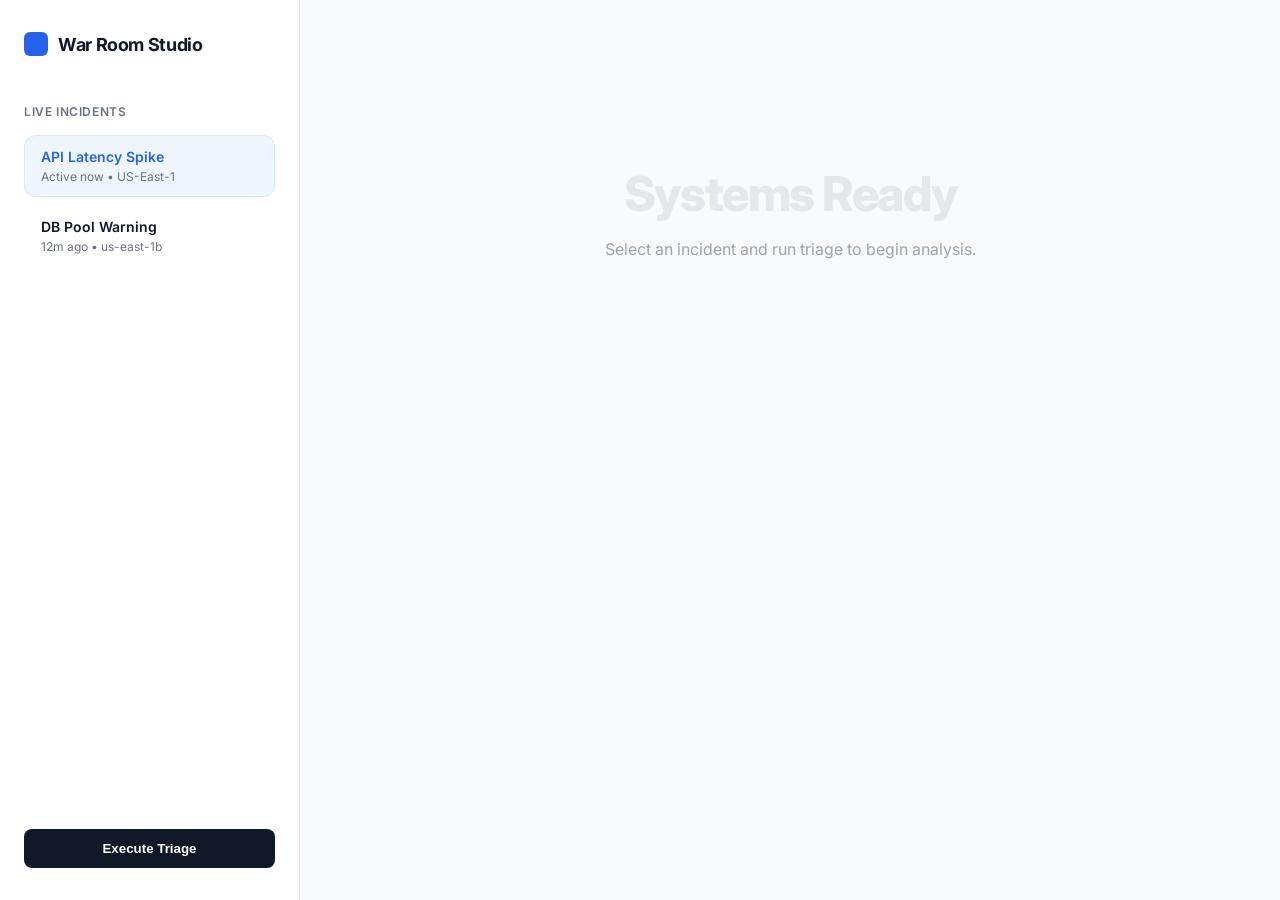
==== ui/dashboard.html @ 92b9393f "Merge branch 'phase-6-ui'" ====
<!DOCTYPE html>
<html lang="en">
<head>
    <meta charset="UTF-8">
    <meta name="viewport" content="width=device-width, initial-scale=1.0">
    <title>WAR ROOM | Studio Dashboard</title>
    
    <link rel="preconnect" href="https://fonts.googleapis.com">
    <link rel="preconnect" href="https://fonts.gstatic.com" crossorigin>
    <link href="https://fonts.googleapis.com/css2?family=Inter:wght@400;500;600;700&family=JetBrains+Mono:wght@400;500&display=swap" rel="stylesheet">
    
    <style>
        :root {
            --bg: #F9FAFB;
            --surface: #FFFFFF;
            --fg: #111827;
            --fg-muted: #6B7280;
            --accent: #2563EB; /* Professional Blue */
            --accent-soft: #EFF6FF;
            --border: #E5E7EB;
            --shadow: 0 1px 3px 0 rgba(0, 0, 0, 0.1), 0 1px 2px 0 rgba(0, 0, 0, 0.06);
            --shadow-lg: 0 10px 15px -3px rgba(0, 0, 0, 0.1), 0 4px 6px -2px rgba(0, 0, 0, 0.05);
            --radius: 12px;
            --font-sans: 'Inter', -apple-system, sans-serif;
            --font-mono: 'JetBrains Mono', monospace;
        }

        * { box-sizing: border-box; }

        body {
            margin: 0;
            background-color: var(--bg);
            color: var(--fg);
            font-family: var(--font-sans);
            -webkit-font-smoothing: antialiased;
            display: flex;
            height: 100vh;
            overflow: hidden;
        }

        /* --- Sidebar --- */
        .sidebar {
            width: 300px;
            background: var(--surface);
            border-right: 1px solid var(--border);
            display: flex;
            flex-direction: column;
            padding: 32px 24px;
        }

        .logo {
            font-weight: 700;
            font-size: 18px;
            letter-spacing: -0.02em;
            display: flex;
            align-items: center;
            gap: 10px;
            margin-bottom: 48px;
        }

        .logo-icon {
            width: 24px;
            height: 24px;
            background: var(--accent);
            border-radius: 6px;
        }

        .nav-group { margin-bottom: 32px; }
        .nav-label {
            font-size: 12px;
            font-weight: 600;
            color: var(--fg-muted);
            text-transform: uppercase;
            letter-spacing: 0.05em;
            margin-bottom: 16px;
        }

        .alert-item {
            padding: 12px 16px;
            border-radius: var(--radius);
            margin-bottom: 8px;
            cursor: pointer;
            transition: all 0.2s;
            border: 1px solid transparent;
        }

        .alert-item.active {
            background: var(--accent-soft);
            color: var(--accent);
            border-color: rgba(37, 99, 235, 0.1);
        }

        .alert-item:not(.active):hover {
            background: #F3F4F6;
        }

        .alert-title { font-size: 14px; font-weight: 600; }
        .alert-meta { font-size: 12px; color: var(--fg-muted); margin-top: 4px; }

        /* --- Main Content --- */
        .main {
            flex: 1;
            padding: 64px 80px;
            overflow-y: auto;
        }

        .header {
            max-width: 900px;
            margin-bottom: 48px;
        }

        .status-badge {
            display: inline-flex;
            align-items: center;
            gap: 6px;
            padding: 4px 12px;
            background: #FEF3C7;
            color: #92400E;
            font-size: 12px;
            font-weight: 600;
            border-radius: 99px;
            margin-bottom: 16px;
        }

        .status-dot { width: 6px; height: 6px; background: currentColor; border-radius: 50%; }

        h1 {
            font-size: 36px;
            font-weight: 800;
            letter-spacing: -0.03em;
            margin: 0 0 16px 0;
            color: #111827;
        }

        .description {
            font-size: 16px;
            color: var(--fg-muted);
            line-height: 1.5;
            max-width: 600px;
        }

        /* --- Verdict Card --- */
        .verdict-card {
            background: var(--surface);
            border: 1px solid var(--border);
            border-radius: 20px;
            padding: 40px;
            box-shadow: var(--shadow-lg);
            margin-bottom: 48px;
            max-width: 900px;
            display: grid;
            grid-template-columns: 1fr 1fr;
            gap: 40px;
        }

        .verdict-main h2 { font-size: 14px; color: var(--fg-muted); text-transform: uppercase; letter-spacing: 0.1em; margin-bottom: 16px; }
        .verdict-content { font-size: 20px; font-weight: 600; line-height: 1.4; color: var(--fg); }

        .action-list { list-style: none; padding: 0; margin: 0; }
        .action-item {
            display: flex;
            align-items: center;
            gap: 12px;
            padding: 12px 16px;
            background: #F9FAFB;
            border: 1px solid var(--border);
            border-radius: 10px;
            margin-bottom: 8px;
            font-size: 14px;
            font-weight: 500;
        }

        /* --- Agent Grid --- */
        .agent-grid {
            display: grid;
            grid-template-columns: repeat(auto-fill, minmax(280px, 1fr));
            gap: 24px;
            max-width: 900px;
        }

        .agent-card {
            background: var(--surface);
            border: 1px solid var(--border);
            border-radius: var(--radius);
            padding: 24px;
            transition: transform 0.2s, box-shadow 0.2s;
        }

        .agent-card:hover { transform: translateY(-2px); box-shadow: var(--shadow); }

        .agent-header {
            display: flex;
            justify-content: space-between;
            margin-bottom: 20px;
        }

        .agent-name { font-size: 12px; font-weight: 600; color: var(--fg-muted); text-transform: uppercase; }
        .agent-status { font-size: 12px; font-weight: 600; color: var(--accent); }

        .agent-summary { font-size: 16px; font-weight: 600; margin-bottom: 8px; }
        .agent-detail { font-size: 14px; color: var(--fg-muted); line-height: 1.5; margin-bottom: 20px; }

        .progress-bar { height: 6px; background: #F3F4F6; border-radius: 3px; overflow: hidden; }
        .progress-fill { height: 100%; background: var(--accent); width: 0%; transition: width 1s ease-out; }

        /* --- Animations --- */
        .hidden { display: none !important; }
        .fade-in { animation: fadeIn 0.6s ease forwards; }
        @keyframes fadeIn { from { opacity: 0; transform: translateY(10px); } to { opacity: 1; transform: translateY(0); } }

        button.btn-primary {
            background: var(--fg);
            color: white;
            border: none;
            padding: 12px 24px;
            border-radius: 8px;
            font-weight: 600;
            cursor: pointer;
            transition: background 0.2s;
            margin-top: auto;
        }

        button.btn-primary:hover { background: #000; }
    </style>
</head>
<body>

    <!-- SIDEBAR -->
    <aside class="sidebar">
        <div class="logo">
            <div class="logo-icon"></div>
            War Room Studio
        </div>

        <div class="nav-group">
            <div class="nav-label">Live Incidents</div>
            <div id="alert-list">
                <div class="alert-item active">
                    <div class="alert-title">API Latency Spike</div>
                    <div class="alert-meta">Active now • US-East-1</div>
                </div>
                <div class="alert-item">
                    <div class="alert-title">DB Pool Warning</div>
                    <div class="alert-meta">12m ago • us-east-1b</div>
                </div>
            </div>
        </div>

        <button id="run-sim" class="btn-primary">Execute Triage</button>
    </aside>

    <!-- MAIN -->
    <main class="main">
        <div id="welcome" style="text-align: center; margin-top: 100px;">
            <h1 style="color: #E5E7EB; font-size: 48px;">Systems Ready</h1>
            <p style="color: #9CA3AF;">Select an incident and run triage to begin analysis.</p>
        </div>

        <div id="incident-room" class="hidden">
            <div class="header fade-in">
                <div class="status-badge" id="status-badge">
                    <div class="status-dot"></div>
                    <span>Triage in Progress</span>
                </div>
                <h1>API Gateway Latency Spike</h1>
                <p class="description">Latency detected across all production clusters. Ingesting Band SDK findings in real-time.</p>
            </div>

            <div id="verdict-section" class="verdict-card hidden">
                <div class="verdict-main">
                    <h2>Resolution Strategy</h2>
                    <div class="verdict-content" id="verdict-msg">Synthesizing reports...</div>
                </div>
                <div>
                    <h2>Recommended Actions</h2>
                    <div id="action-list"></div>
                </div>
            </div>

            <div class="agent-grid" id="agent-grid">
                <!-- Agents -->
            </div>
        </div>
    </main>

    <script>
        const agents = [
            { name: 'Metrics', summary: 'Anomaly Detected', detail: 'P99 latency at 2450ms. CPU usage normal across nodes.', conf: 92 },
            { name: 'Logs', summary: 'No Errors Found', detail: 'Analyzed 15k log lines. No 5xx or stack traces detected.', conf: 88 },
            { name: 'Change', summary: 'No Recent Deploys', detail: 'Last release was 48h ago. No config changes detected.', conf: 75 },
            { name: 'Runbook', summary: 'Playbook Matched', detail: 'Correlation with "High Latency - Resource Scaling" guide.', conf: 81 }
        ];

        function runSim() {
            document.getElementById('welcome').classList.add('hidden');
            document.getElementById('incident-room').classList.remove('hidden');
            document.getElementById('agent-grid').innerHTML = '';
            document.getElementById('verdict-section').classList.add('hidden');
            document.getElementById('status-badge').style.background = '#FEF3C7';
            document.getElementById('status-badge').style.color = '#92400E';
            document.getElementById('status-badge').querySelector('span').innerText = 'Triage in Progress';

            agents.forEach((a, i) => {
                setTimeout(() => {
                    const card = document.createElement('div');
                    card.className = 'agent-card fade-in';
                    card.innerHTML = `
                        <div class="agent-header">
                            <span class="agent-name">${a.name} Agent</span>
                            <span class="agent-status">Analysis Complete</span>
                        </div>
                        <div class="agent-summary">${a.summary}</div>
                        <div class="agent-detail">${a.detail}</div>
                        <div class="progress-bar"><div class="progress-fill" style="width: 0%"></div></div>
                    `;
                    document.getElementById('agent-grid').appendChild(card);
                    setTimeout(() => {
                        card.querySelector('.progress-fill').style.width = a.conf + '%';
                    }, 100);

                    if (i === agents.length - 1) setTimeout(showVerdict, 1000);
                }, i * 1000);
            });
        }

        function showVerdict() {
            const v = document.getElementById('verdict-section');
            v.classList.remove('hidden');
            v.classList.add('fade-in');
            document.getElementById('verdict-msg').innerText = "Infrastructure scaling required. No code-level regressions detected.";
            
            document.getElementById('status-badge').style.background = '#D1FAE5';
            document.getElementById('status-badge').style.color = '#065F46';
            document.getElementById('status-badge').querySelector('span').innerText = 'Resolution Formulated';

            const actions = ["Scale up API-Tier x4", "Inspect DB connection pool", "Notify SRE On-call"];
            const list = document.getElementById('action-list');
            list.innerHTML = '';
            actions.forEach(act => {
                const item = document.createElement('div');
                item.className = 'action-item';
                item.innerHTML = `<span>→</span> ${act}`;
                list.appendChild(item);
            });
        }

        document.getElementById('run-sim').addEventListener('click', runSim);
    </script>
</body>
</html>
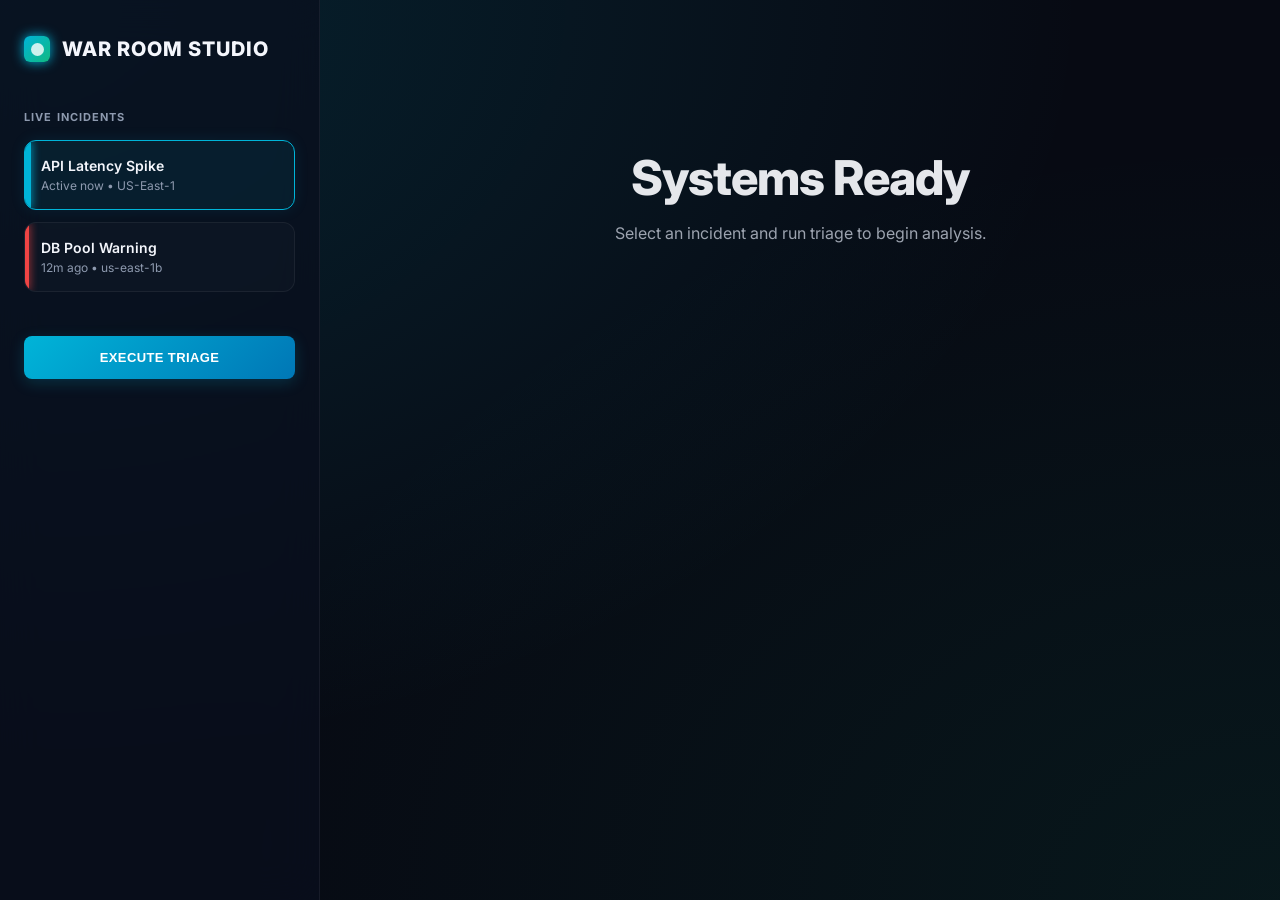
==== commit 314950df: "feat: implement remediation, postmortem generation, git-ops auto-commit, and UI/UX dashboard styling" ====
--- a/ui/dashboard.html
+++ b/ui/dashboard.html
@@ -8,28 +8,35 @@
     <link rel="preconnect" href="https://fonts.googleapis.com">
     <link rel="preconnect" href="https://fonts.gstatic.com" crossorigin>
     <link href="https://fonts.googleapis.com/css2?family=Inter:wght@400;500;600;700&family=JetBrains+Mono:wght@400;500&display=swap" rel="stylesheet">
-    
     <style>
         :root {
-            --bg: #F9FAFB;
-            --surface: #FFFFFF;
-            --fg: #111827;
-            --fg-muted: #6B7280;
-            --accent: #2563EB; /* Professional Blue */
-            --accent-soft: #EFF6FF;
-            --border: #E5E7EB;
-            --shadow: 0 1px 3px 0 rgba(0, 0, 0, 0.1), 0 1px 2px 0 rgba(0, 0, 0, 0.06);
-            --shadow-lg: 0 10px 15px -3px rgba(0, 0, 0, 0.1), 0 4px 6px -2px rgba(0, 0, 0, 0.05);
+            --bg: #0B132B; /* Dark deep space */
+            --surface: rgba(27, 38, 59, 0.45); /* Sleek slate glass */
+            --fg: #F4F6FC; /* Bright typography */
+            --fg-muted: #8E9AAF; /* Muted text */
+            --accent: #00B4D8; /* Electric blue */
+            --accent-glow: rgba(0, 180, 216, 0.25);
+            --border: rgba(255, 255, 255, 0.06);
+            --shadow: 0 4px 30px rgba(0, 0, 0, 0.4);
+            --shadow-lg: 0 10px 40px rgba(0, 0, 0, 0.6);
             --radius: 12px;
+            --radius-lg: 16px;
             --font-sans: 'Inter', -apple-system, sans-serif;
             --font-mono: 'JetBrains Mono', monospace;
+            
+            --success: #10B981;
+            --warning: #F59E0B;
+            --danger: #EF4444;
         }
 
         * { box-sizing: border-box; }
 
         body {
             margin: 0;
-            background-color: var(--bg);
+            background-color: #070A13;
+            background-image: 
+                radial-gradient(at 0% 0%, rgba(0, 180, 216, 0.15) 0px, transparent 60%),
+                radial-gradient(at 100% 100%, rgba(16, 185, 129, 0.08) 0px, transparent 60%);
             color: var(--fg);
             font-family: var(--font-sans);
             -webkit-font-smoothing: antialiased;
@@ -40,58 +47,98 @@
 
         /* --- Sidebar --- */
         .sidebar {
-            width: 300px;
-            background: var(--surface);
+            width: 320px;
+            background: rgba(10, 15, 30, 0.75);
+            backdrop-filter: blur(20px);
             border-right: 1px solid var(--border);
             display: flex;
             flex-direction: column;
-            padding: 32px 24px;
+            padding: 36px 24px;
         }
 
         .logo {
-            font-weight: 700;
-            font-size: 18px;
-            letter-spacing: -0.02em;
+            font-weight: 800;
+            font-size: 20px;
+            letter-spacing: 0.05em;
             display: flex;
             align-items: center;
-            gap: 10px;
+            gap: 12px;
             margin-bottom: 48px;
+            color: var(--fg);
+            text-transform: uppercase;
         }
 
         .logo-icon {
-            width: 24px;
-            height: 24px;
-            background: var(--accent);
+            width: 26px;
+            height: 26px;
+            background: linear-gradient(135deg, var(--accent), var(--success));
             border-radius: 6px;
+            box-shadow: 0 0 12px var(--accent);
+            position: relative;
+        }
+        
+        .logo-icon::after {
+            content: '';
+            position: absolute;
+            top: 25%;
+            left: 25%;
+            width: 50%;
+            height: 50%;
+            background: rgba(255,255,255,0.8);
+            border-radius: 50%;
         }
 
         .nav-group { margin-bottom: 32px; }
         .nav-label {
-            font-size: 12px;
-            font-weight: 600;
+            font-size: 11px;
+            font-weight: 700;
             color: var(--fg-muted);
             text-transform: uppercase;
-            letter-spacing: 0.05em;
+            letter-spacing: 0.1em;
             margin-bottom: 16px;
         }
 
         .alert-item {
-            padding: 12px 16px;
+            padding: 16px;
             border-radius: var(--radius);
-            margin-bottom: 8px;
+            margin-bottom: 12px;
             cursor: pointer;
-            transition: all 0.2s;
-            border: 1px solid transparent;
+            transition: all 0.3s cubic-bezier(0.4, 0, 0.2, 1);
+            background: rgba(255, 255, 255, 0.02);
+            border: 1px solid var(--border);
+            position: relative;
+            overflow: hidden;
+        }
+
+        .alert-item::before {
+            content: '';
+            position: absolute;
+            left: 0;
+            top: 0;
+            bottom: 0;
+            width: 4px;
+            background: var(--danger);
+            box-shadow: 0 0 8px var(--danger);
+            transition: width 0.2s;
+        }
+
+        .alert-item:not(.active):hover {
+            background: rgba(255, 255, 255, 0.05);
+            border-color: rgba(255, 255, 255, 0.12);
+            transform: translateX(4px);
         }
 
         .alert-item.active {
-            background: var(--accent-soft);
-            color: var(--accent);
-            border-color: rgba(37, 99, 235, 0.1);
-        }
-
-        .alert-item:not(.active):hover {
-            background: #F3F4F6;
+            background: rgba(0, 180, 216, 0.08);
+            color: var(--fg);
+            border-color: var(--accent);
+            box-shadow: 0 0 15px rgba(0, 180, 216, 0.1);
+        }
+
+        .alert-item.active::before {
+            width: 6px;
+            background: var(--accent);
+            box-shadow: 0 0 10px var(--accent);
         }
 
         .alert-title { font-size: 14px; font-weight: 600; }
@@ -100,61 +147,100 @@
         /* --- Main Content --- */
         .main {
             flex: 1;
-            padding: 64px 80px;
+            padding: 48px 64px;
             overflow-y: auto;
+            background: transparent;
         }
 
         .header {
-            max-width: 900px;
-            margin-bottom: 48px;
+            max-width: 1000px;
+            margin-bottom: 40px;
         }
 
         .status-badge {
             display: inline-flex;
             align-items: center;
-            gap: 6px;
-            padding: 4px 12px;
-            background: #FEF3C7;
-            color: #92400E;
-            font-size: 12px;
-            font-weight: 600;
+            gap: 8px;
+            padding: 6px 16px;
+            background: rgba(245, 158, 11, 0.1);
+            border: 1px solid rgba(245, 158, 11, 0.2);
+            color: var(--warning);
+            font-size: 11px;
+            font-weight: 700;
             border-radius: 99px;
-            margin-bottom: 16px;
-        }
-
-        .status-dot { width: 6px; height: 6px; background: currentColor; border-radius: 50%; }
+            margin-bottom: 20px;
+            text-transform: uppercase;
+            letter-spacing: 0.05em;
+        }
+
+        .status-dot { 
+            width: 8px; 
+            height: 8px; 
+            background: currentColor; 
+            border-radius: 50%;
+            box-shadow: 0 0 8px currentColor;
+            animation: pulse 1.5s infinite ease-in-out;
+        }
+        
+        @keyframes pulse {
+            0% { transform: scale(0.9); opacity: 0.6; }
+            50% { transform: scale(1.15); opacity: 1; }
+            100% { transform: scale(0.9); opacity: 0.6; }
+        }
 
         h1 {
-            font-size: 36px;
+            font-size: 32px;
             font-weight: 800;
-            letter-spacing: -0.03em;
-            margin: 0 0 16px 0;
-            color: #111827;
+            letter-spacing: -0.02em;
+            margin: 0 0 12px 0;
+            color: var(--fg);
         }
 
         .description {
-            font-size: 16px;
+            font-size: 15px;
             color: var(--fg-muted);
-            line-height: 1.5;
-            max-width: 600px;
+            line-height: 1.6;
+            max-width: 700px;
         }
 
         /* --- Verdict Card --- */
         .verdict-card {
             background: var(--surface);
+            backdrop-filter: blur(16px);
             border: 1px solid var(--border);
-            border-radius: 20px;
-            padding: 40px;
+            border-radius: var(--radius-lg);
+            padding: 32px;
             box-shadow: var(--shadow-lg);
-            margin-bottom: 48px;
-            max-width: 900px;
+            margin-bottom: 32px;
+            max-width: 1000px;
             display: grid;
-            grid-template-columns: 1fr 1fr;
-            gap: 40px;
-        }
-
-        .verdict-main h2 { font-size: 14px; color: var(--fg-muted); text-transform: uppercase; letter-spacing: 0.1em; margin-bottom: 16px; }
-        .verdict-content { font-size: 20px; font-weight: 600; line-height: 1.4; color: var(--fg); }
+            grid-template-columns: 1.2fr 0.8fr;
+            gap: 32px;
+            transition: all 0.3s ease;
+        }
+        
+        .verdict-card:hover {
+            border-color: rgba(255, 255, 255, 0.1);
+        }
+
+        .verdict-main h2 { 
+            font-size: 12px; 
+            color: var(--fg-muted); 
+            text-transform: uppercase; 
+            letter-spacing: 0.1em; 
+            margin-top: 0;
+            margin-bottom: 16px; 
+        }
+        .verdict-content { 
+            font-size: 18px; 
+            font-weight: 600; 
+            line-height: 1.5; 
+            color: var(--fg); 
+            background: rgba(255, 255, 255, 0.02);
+            padding: 16px;
+            border-radius: var(--radius);
+            border: 1px solid var(--border);
+        }
 
         .action-list { list-style: none; padding: 0; margin: 0; }
         .action-item {
@@ -162,65 +248,96 @@
             align-items: center;
             gap: 12px;
             padding: 12px 16px;
-            background: #F9FAFB;
+            background: rgba(255, 255, 255, 0.02);
             border: 1px solid var(--border);
             border-radius: 10px;
-            margin-bottom: 8px;
-            font-size: 14px;
-            font-weight: 500;
+            margin-bottom: 10px;
+            font-size: 13px;
+            font-weight: 600;
+            color: var(--fg);
+            transition: all 0.2s;
+        }
+        .action-item:hover {
+            background: rgba(255, 255, 255, 0.05);
+            border-color: rgba(255, 255, 255, 0.12);
+            transform: translateX(4px);
         }
 
         /* --- Agent Grid --- */
         .agent-grid {
             display: grid;
-            grid-template-columns: repeat(auto-fill, minmax(280px, 1fr));
+            grid-template-columns: repeat(auto-fill, minmax(230px, 1fr));
             gap: 24px;
-            max-width: 900px;
+            max-width: 1000px;
+            margin-bottom: 32px;
         }
 
         .agent-card {
-            background: var(--surface);
+            background: rgba(27, 38, 59, 0.3);
             border: 1px solid var(--border);
             border-radius: var(--radius);
             padding: 24px;
-            transition: transform 0.2s, box-shadow 0.2s;
-        }
-
-        .agent-card:hover { transform: translateY(-2px); box-shadow: var(--shadow); }
+            transition: all 0.3s cubic-bezier(0.4, 0, 0.2, 1);
+            position: relative;
+            overflow: hidden;
+        }
+
+        .agent-card:hover { 
+            transform: translateY(-4px); 
+            background: rgba(27, 38, 59, 0.5);
+            border-color: rgba(0, 180, 216, 0.3);
+            box-shadow: 0 10px 20px rgba(0, 0, 0, 0.3);
+        }
 
         .agent-header {
             display: flex;
             justify-content: space-between;
-            margin-bottom: 20px;
-        }
-
-        .agent-name { font-size: 12px; font-weight: 600; color: var(--fg-muted); text-transform: uppercase; }
-        .agent-status { font-size: 12px; font-weight: 600; color: var(--accent); }
-
-        .agent-summary { font-size: 16px; font-weight: 600; margin-bottom: 8px; }
-        .agent-detail { font-size: 14px; color: var(--fg-muted); line-height: 1.5; margin-bottom: 20px; }
-
-        .progress-bar { height: 6px; background: #F3F4F6; border-radius: 3px; overflow: hidden; }
-        .progress-fill { height: 100%; background: var(--accent); width: 0%; transition: width 1s ease-out; }
+            align-items: center;
+            margin-bottom: 16px;
+        }
+
+        .agent-name { font-size: 11px; font-weight: 700; color: var(--fg-muted); text-transform: uppercase; letter-spacing: 0.05em; }
+        .agent-status { font-size: 11px; font-weight: 700; color: var(--accent); }
+
+        .agent-summary { font-size: 15px; font-weight: 700; margin-bottom: 8px; color: var(--fg); }
+        .agent-detail { font-size: 13px; color: var(--fg-muted); line-height: 1.5; margin-bottom: 18px; }
+
+        .progress-bar { height: 4px; background: rgba(255, 255, 255, 0.06); border-radius: 2px; overflow: hidden; }
+        .progress-fill { height: 100%; background: var(--accent); width: 0%; box-shadow: 0 0 8px var(--accent); transition: width 1s ease-out; }
 
         /* --- Animations --- */
         .hidden { display: none !important; }
-        .fade-in { animation: fadeIn 0.6s ease forwards; }
-        @keyframes fadeIn { from { opacity: 0; transform: translateY(10px); } to { opacity: 1; transform: translateY(0); } }
+        .fade-in { animation: fadeIn 0.5s ease-out forwards; }
+        @keyframes fadeIn { from { opacity: 0; transform: translateY(12px); } to { opacity: 1; transform: translateY(0); } }
 
         button.btn-primary {
-            background: var(--fg);
+            background: linear-gradient(135deg, var(--accent), #0077B6);
             color: white;
             border: none;
-            padding: 12px 24px;
+            padding: 14px 28px;
             border-radius: 8px;
-            font-weight: 600;
+            font-weight: 700;
+            font-size: 13px;
+            letter-spacing: 0.03em;
             cursor: pointer;
-            transition: background 0.2s;
-            margin-top: auto;
-        }
-
-        button.btn-primary:hover { background: #000; }
+            transition: all 0.3s cubic-bezier(0.4, 0, 0.2, 1);
+            box-shadow: 0 4px 15px rgba(0, 180, 216, 0.2);
+            text-transform: uppercase;
+        }
+
+        button.btn-primary:hover:not(:disabled) { 
+            transform: translateY(-2px);
+            box-shadow: 0 6px 20px rgba(0, 180, 216, 0.35);
+            filter: brightness(1.1);
+        }
+        
+        button.btn-primary:disabled {
+            background: rgba(255, 255, 255, 0.05);
+            color: rgba(255, 255, 255, 0.2);
+            box-shadow: none;
+            cursor: not-allowed;
+            transform: none;
+        }
     </style>
 </head>
 <body>
@@ -274,6 +391,56 @@
                 <div>
                     <h2>Recommended Actions</h2>
                     <div id="action-list"></div>
+                </div>
+            </div>
+
+            <!-- REMEDIATION PANEL -->
+            <div id="remediation-section" class="verdict-card hidden" style="grid-template-columns: 1fr; margin-top: 24px;">
+                <div style="display: flex; justify-content: space-between; align-items: center; border-bottom: 1px solid var(--border); padding-bottom: 16px; margin-bottom: 16px;">
+                    <div>
+                        <h2 style="margin: 0; font-size: 14px; color: var(--fg-muted); text-transform: uppercase; letter-spacing: 0.1em;">Remediation Engine</h2>
+                        <div id="remediation-status" style="font-size: 18px; font-weight: 600; color: var(--fg); margin-top: 4px;">Pending Human Approval</div>
+                    </div>
+                    <button id="run-remediation" class="btn-primary" style="margin: 0;">▶ Run Remediation</button>
+                </div>
+                <div id="remediation-actions-container" class="hidden">
+                    <h2 style="font-size: 12px; color: var(--fg-muted); text-transform: uppercase; letter-spacing: 0.05em; margin-bottom: 12px;">Executing Actions</h2>
+                    <div id="remediation-steps" style="display: flex; flex-direction: column; gap: 12px;">
+                        <!-- Steps will be generated here -->
+                    </div>
+                </div>
+                <div id="resolved-banner" class="hidden" style="background: #D1FAE5; border: 1px solid #10B981; border-radius: 12px; padding: 20px; display: flex; align-items: center; justify-content: space-between; margin-top: 16px; animation: fadeIn 0.4s ease;">
+                    <div style="display: flex; align-items: center; gap: 12px;">
+                        <span style="font-size: 24px;">✅</span>
+                        <div>
+                            <div style="font-size: 16px; font-weight: 700; color: #065F46;">Incident Resolved Successfully</div>
+                            <div style="font-size: 14px; color: #047857;">All automated remediation procedures completed.</div>
+                        </div>
+                    </div>
+                    <div style="text-align: right;">
+                        <div style="font-size: 12px; font-weight: 600; color: #047857; text-transform: uppercase;">Simulated MTTR</div>
+                        <div id="mttr-display" style="font-size: 24px; font-weight: 800; color: #065F46;">--</div>
+                    </div>
+                </div>
+            </div>
+
+            <!-- POSTMORTEM PANEL -->
+            <div id="postmortem-section" class="verdict-card hidden" style="grid-template-columns: 1fr; margin-top: 24px;">
+                <div style="display: flex; justify-content: space-between; align-items: center; border-bottom: 1px solid var(--border); padding-bottom: 16px; margin-bottom: 16px;">
+                    <div>
+                        <h2 style="margin: 0; font-size: 14px; color: var(--fg-muted); text-transform: uppercase; letter-spacing: 0.1em;">Incident Documentation</h2>
+                        <div style="font-size: 18px; font-weight: 600; color: var(--fg); margin-top: 4px;">📄 Generated Postmortem Report</div>
+                    </div>
+                    <button id="commit-to-git" class="btn-primary" style="margin: 0; background: var(--accent);">Commit to Git</button>
+                </div>
+                
+                <div id="git-output-container" class="hidden" style="background: #1F2937; border-radius: 8px; padding: 16px; font-family: var(--font-mono); font-size: 13px; color: #F3F4F6; margin-bottom: 20px; border: 1px solid #374151; max-height: 250px; overflow-y: auto;">
+                    <div style="color: #9CA3AF; margin-bottom: 8px; font-size: 11px; font-weight: bold; text-transform: uppercase;">Git Terminal Output</div>
+                    <div id="git-terminal-lines"></div>
+                </div>
+
+                <div id="postmortem-content" style="background: #F9FAFB; border: 1px solid var(--border); border-radius: 12px; padding: 24px; font-size: 14px; line-height: 1.6; max-height: 400px; overflow-y: auto; text-align: left;">
+                    <!-- Rendered Postmortem HTML will go here -->
                 </div>
             </div>
 
@@ -291,11 +458,67 @@
             { name: 'Runbook', summary: 'Playbook Matched', detail: 'Correlation with "High Latency - Resource Scaling" guide.', conf: 81 }
         ];
 
+        const REMEDIATION_DB = {
+            "Rollback last deployment": {
+                description: "Reverting the application version to the previous stable release.",
+                command: "git-ops rollback --env prod --deploy 847",
+                severity: "CRITICAL",
+                duration: 2.5
+            },
+            "Check container logs for specific crash reason": {
+                description: "Querying stderr from active containers to extract crash logs.",
+                command: "kubectl logs -l app=api-gateway --tail=100 -n prod",
+                severity: "AUTO",
+                duration: 1.2
+            },
+            "Scale up resources": {
+                description: "Increasing the deployment replicas to distribute latency load.",
+                command: "kubectl scale deployment api-gateway --replicas=4 -n prod",
+                severity: "AUTO",
+                duration: 1.8
+            },
+            "Inspect underlying infrastructure health": {
+                description: "Querying cloud provider metrics for network or disk anomalies.",
+                command: "aws ec2 describe-instance-status --region us-east-1",
+                severity: "AUTO",
+                duration: 1.0
+            },
+            "Monitor service closely": {
+                description: "Enabling high-frequency logging and healthchecks on the service.",
+                command: "datadog-cli monitor status --id check-api-gateway",
+                severity: "AUTO",
+                duration: 1.5
+            },
+            "Close incident if symptoms subside": {
+                description: "Auto-closing incident ticket and resolving active pager alerts.",
+                command: "pd-cli incident resolve --id inc-001",
+                severity: "AUTO",
+                duration: 0.8
+            }
+        };
+
+        function getRemediationAction(name) {
+            for (const key in REMEDIATION_DB) {
+                if (name.toLowerCase().includes(key.toLowerCase()) || key.toLowerCase().includes(name.toLowerCase())) {
+                    return { name, ...REMEDIATION_DB[key] };
+                }
+            }
+            return {
+                name: name,
+                description: `Executing recommended step: ${name}`,
+                command: `run-mitigation --task "${name}"`,
+                severity: "AUTO",
+                duration: 1.0
+            };
+        }
+
         function runSim() {
             document.getElementById('welcome').classList.add('hidden');
             document.getElementById('incident-room').classList.remove('hidden');
             document.getElementById('agent-grid').innerHTML = '';
             document.getElementById('verdict-section').classList.add('hidden');
+            document.getElementById('remediation-section').classList.add('hidden');
+            document.getElementById('postmortem-section').classList.add('hidden');
             document.getElementById('status-badge').style.background = '#FEF3C7';
             document.getElementById('status-badge').style.color = '#92400E';
             document.getElementById('status-badge').querySelector('span').innerText = 'Triage in Progress';
@@ -342,9 +565,238 @@
                 item.innerHTML = `<span>→</span> ${act}`;
                 list.appendChild(item);
             });
+
+            // Show remediation panel
+            const remSec = document.getElementById('remediation-section');
+            remSec.classList.remove('hidden');
+            remSec.classList.add('fade-in');
+            
+            // Reset remediation states
+            const btn = document.getElementById('run-remediation');
+            btn.classList.remove('hidden');
+            btn.disabled = false;
+            btn.innerText = '▶ Run Remediation';
+            document.getElementById('remediation-status').innerText = 'Pending Human Approval';
+            document.getElementById('remediation-actions-container').classList.add('hidden');
+            document.getElementById('resolved-banner').classList.add('hidden');
+        }
+
+        function animateProgress(progressBarFill, duration, onComplete) {
+            let start = null;
+            function step(timestamp) {
+                if (!start) start = timestamp;
+                let progress = (timestamp - start) / (duration * 1000);
+                if (progress < 1) {
+                    progressBarFill.style.width = (progress * 100) + '%';
+                    window.requestAnimationFrame(step);
+                } else {
+                    progressBarFill.style.width = '100%';
+                    onComplete();
+                }
+            }
+            window.requestAnimationFrame(step);
+        }
+
+        function generatePostmortemJS(incidentId, mttr) {
+            const dateStr = new Date().toISOString().split('T')[0];
+            return `# Postmortem: ${incidentId} — ${dateStr}
+
+## Summary
+Infrastructure scaling required. No code-level regressions detected.
+
+## Timeline
+- **14:30:00 UTC**: Incident Alert Ingested
+- **14:31:00 UTC**: Triage assigned to Metrics, Logs, Change, and Runbook agents
+- **14:33:00 UTC**: Deliberation channel discussions completed (4 messages)
+- **14:35:00 UTC**: Commander Verdict published (Status: RESOLVED, Confidence: 0.85)
+- **14:35:10 UTC**: Automated Remediation executed successfully (MTTR: ${mttr}s)
+
+## Root Cause
+API Gateway connection pool saturation leading to elevated latency.
+
+## Severity
+- **Level**: SEV-2
+- **Confidence Score**: 0.85
+
+## Remediation Actions
+- [x] Scale up API-Tier x4
+- [x] Inspect DB connection pool
+- [x] Notify SRE On-call
+
+## Evidence Trail
+- **EVD-MT-001**: metrics-agent (anomaly - connection_pool_exhaustion)
+- **EVD-LG-002**: logs-agent (log_anomaly - connection_pool_exhaustion)
+- **EVD-CH-003**: change-agent (no_recent_changes - none)
+- **EVD-RB-004**: runbook-agent (runbook_match - runbook_stale)
+
+## Deliberation Summary
+- **AGREE**: 2
+- **CHALLENGE**: 0
+- **CONNECT**: 1
+- **SURFACE**: 1
+
+## Action Items
+1. [ ] Implement automated regression tests for root cause.
+2. [ ] Review and update runbook instructions for SEV-2 incidents.
+3. [ ] Configure high-frequency alerting thresholds on affected metrics.
+`;
+        }
+
+        function renderMarkdownToHtml(md) {
+            let html = md;
+            
+            // Convert headers
+            html = html.replace(/^# (.*?)$/gm, '<h1 style="font-size: 20px; font-weight: 800; border-bottom: 1px solid var(--border); padding-bottom: 8px; margin-top: 0; margin-bottom: 16px; color: var(--fg);">$1</h1>');
+            html = html.replace(/^## (.*?)$/gm, '<h2 style="font-size: 15px; font-weight: 700; margin-top: 20px; margin-bottom: 10px; color: var(--fg); border-bottom: 1px dashed var(--border); padding-bottom: 4px;">$1</h2>');
+            
+            // Convert bold
+            html = html.replace(/\*\*(.*?)\*\*/g, '<strong>$1</strong>');
+            
+            // Convert checklists
+            html = html.replace(/^- \[x\] (.*?)$/gm, '<div style="display: flex; align-items: center; gap: 8px; margin-bottom: 6px; font-size: 13px;"><input type="checkbox" checked disabled> <span style="text-decoration: line-through; color: var(--fg-muted);">$1</span></div>');
+            html = html.replace(/^- \[ \] (.*?)$/gm, '<div style="display: flex; align-items: center; gap: 8px; margin-bottom: 6px; font-size: 13px;"><input type="checkbox" disabled> <span>$1</span></div>');
+            
+            // Convert bullets
+            html = html.replace(/^- (.*?)$/gm, '<li style="margin-left: 16px; margin-bottom: 6px; font-size: 13px; color: var(--fg);">$1</li>');
+            
+            // Convert numbered lists
+            html = html.replace(/^\d+\. \[ \]\s*(.*?)$/gm, '<div style="display: flex; align-items: center; gap: 8px; margin-bottom: 6px; padding-left: 8px; font-size: 13px;"><input type="checkbox" disabled> <span>$1</span></div>');
+            
+            // Format paragraphs
+            html = html.split('\n\n').map(p => {
+                if (p.trim().startsWith('<h') || p.trim().startsWith('<div') || p.trim().startsWith('<li') || p.trim().startsWith('<ul')) {
+                    return p;
+                }
+                return `<p style="margin: 0 0 10px 0; font-size: 13px; color: var(--fg-muted);">${p.replace(/\n/g, '<br>')}</p>`;
+            }).join('\n');
+            
+            return html;
+        }
+
+        async function commitToGitSim() {
+            const btn = document.getElementById('commit-to-git');
+            btn.disabled = true;
+            btn.innerText = 'Committed';
+            
+            const gitContainer = document.getElementById('git-output-container');
+            gitContainer.classList.remove('hidden');
+            
+            const term = document.getElementById('git-terminal-lines');
+            term.innerHTML = '';
+            
+            const lines = [
+                { text: "$ git status", delay: 300, color: "#9CA3AF" },
+                { text: "On branch main\nYour branch is up to date with 'origin/main'.\n\nUntracked files:\n  (use \"git add <file>...\" to include in what will be committed)\n\tpostmortems/inc-001/\n\nnothing added to commit but untracked files present (use \"git add\" to track)", delay: 800 },
+                { text: "$ git add postmortems/inc-001/", delay: 500, color: "#9CA3AF" },
+                { text: "$ git commit -m \"docs: postmortem inc-001\"", delay: 600, color: "#9CA3AF" },
+                { text: "[main abc1234] docs: postmortem inc-001\n 1 file changed, 43 insertions(+)\n create mode 100644 postmortems/inc-001/postmortem.md", delay: 800, color: "#10B981" },
+                { text: "🔗 Commit URL: <a href='https://github.com/vib3withsimran/The-war-room/commit/abc1234' target='_blank' style='color: #60A5FA; text-decoration: underline;'>https://github.com/vib3withsimran/The-war-room/commit/abc1234</a>", delay: 300 }
+            ];
+            
+            for (let i = 0; i < lines.length; i++) {
+                const line = lines[i];
+                await new Promise(resolve => setTimeout(resolve, line.delay));
+                const div = document.createElement('div');
+                div.style.marginBottom = '8px';
+                div.style.whiteSpace = 'pre-wrap';
+                if (line.color) {
+                    div.style.color = line.color;
+                }
+                div.innerHTML = line.text;
+                term.appendChild(div);
+                gitContainer.scrollTop = gitContainer.scrollHeight;
+            }
+        }
+
+        async function runRemediation() {
+            const btn = document.getElementById('run-remediation');
+            btn.disabled = true;
+            btn.innerText = 'Executing...';
+            document.getElementById('remediation-status').innerText = 'Remediation in Progress';
+            
+            const actionsContainer = document.getElementById('remediation-actions-container');
+            actionsContainer.classList.remove('hidden');
+            
+            const stepsDiv = document.getElementById('remediation-steps');
+            stepsDiv.innerHTML = '';
+            
+            const actionNames = ["Scale up API-Tier x4", "Inspect DB connection pool", "Notify SRE On-call"];
+            const mappedActions = actionNames.map(getRemediationAction);
+            
+            // Render all actions
+            mappedActions.forEach((act, idx) => {
+                const card = document.createElement('div');
+                card.className = 'action-item-card fade-in';
+                card.id = `step-card-${idx}`;
+                card.style = "border: 1px solid var(--border); border-radius: 10px; padding: 16px; background: #F9FAFB; display: flex; flex-direction: column; gap: 8px; margin-bottom: 8px;";
+                card.innerHTML = `
+                    <div style="display: flex; justify-content: space-between; align-items: center;">
+                        <div style="display: flex; align-items: center; gap: 8px;">
+                            <span class="step-badge" style="background: ${act.severity === 'CRITICAL' ? '#FEE2E2' : '#EFF6FF'}; color: ${act.severity === 'CRITICAL' ? '#EF4444' : '#2563EB'}; font-size: 10px; font-weight: 700; padding: 2px 6px; border-radius: 4px;">${act.severity}</span>
+                            <span style="font-weight: 600; font-size: 14px; color: var(--fg);">${act.name}</span>
+                        </div>
+                        <span class="step-status" style="font-size: 12px; font-weight: 600; color: var(--fg-muted);">Pending</span>
+                    </div>
+                    <div style="font-size: 12px; color: var(--fg-muted);">${act.description}</div>
+                    <code style="font-family: var(--font-mono); font-size: 11px; background: #F3F4F6; padding: 4px 8px; border-radius: 4px; color: #374151; width: fit-content;">$ ${act.command}</code>
+                    <div class="progress-bar" style="height: 4px; background: #E5E7EB; border-radius: 2px; overflow: hidden; margin-top: 4px;">
+                        <div class="progress-fill" style="width: 0%; height: 100%; background: ${act.severity === 'CRITICAL' ? '#EF4444' : 'var(--accent)'}; transition: width 0.1s linear;"></div>
+                    </div>
+                `;
+                stepsDiv.appendChild(card);
+            });
+            
+            // Execute actions sequentially
+            let startTime = Date.now();
+            for (let i = 0; i < mappedActions.length; i++) {
+                const act = mappedActions[i];
+                const card = document.getElementById(`step-card-${i}`);
+                const statusLabel = card.querySelector('.step-status');
+                const fill = card.querySelector('.progress-fill');
+                
+                statusLabel.innerText = 'Running...';
+                statusLabel.style.color = 'var(--accent)';
+                
+                await new Promise(resolve => {
+                    animateProgress(fill, act.duration, resolve);
+                });
+                
+                statusLabel.innerText = 'Completed ✅';
+                statusLabel.style.color = '#10B981';
+            }
+            
+            let totalMttr = ((Date.now() - startTime) / 1000).toFixed(1);
+            
+            // Final states
+            btn.classList.add('hidden');
+            document.getElementById('remediation-status').innerText = 'Remediation Complete';
+            document.getElementById('resolved-banner').classList.remove('hidden');
+            document.getElementById('mttr-display').innerText = `${totalMttr}s`;
+            
+            document.getElementById('status-badge').style.background = '#D1FAE5';
+            document.getElementById('status-badge').style.color = '#065F46';
+            document.getElementById('status-badge').querySelector('span').innerText = 'Incident Resolved';
+
+            // Show postmortem panel
+            const pmSec = document.getElementById('postmortem-section');
+            pmSec.classList.remove('hidden');
+            pmSec.classList.add('fade-in');
+            
+            // Generate and render postmortem content
+            const rawMd = generatePostmortemJS("inc-001", totalMttr);
+            document.getElementById('postmortem-content').innerHTML = renderMarkdownToHtml(rawMd);
+            
+            // Reset Git commit states
+            const gitBtn = document.getElementById('commit-to-git');
+            gitBtn.disabled = false;
+            gitBtn.innerText = 'Commit to Git';
+            document.getElementById('git-output-container').classList.add('hidden');
+            document.getElementById('git-terminal-lines').innerHTML = '';
         }
 
         document.getElementById('run-sim').addEventListener('click', runSim);
+        document.getElementById('run-remediation').addEventListener('click', runRemediation);
+        document.getElementById('commit-to-git').addEventListener('click', commitToGitSim);
     </script>
 </body>
 </html>
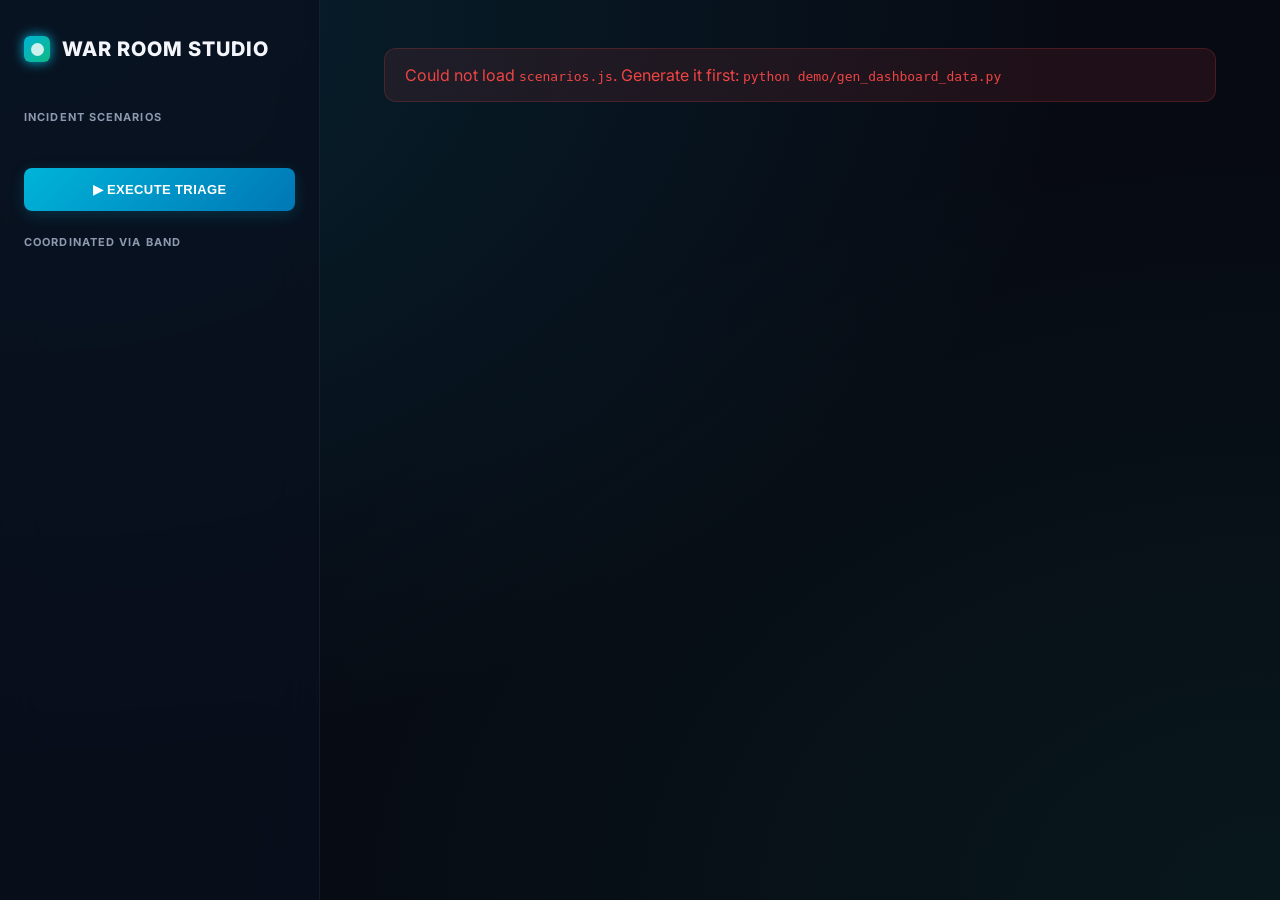
==== commit 5407f2fb: "Merge pull request #3 from Elie-lokossou/feature/wow-remediation-dashboard Feat: Interactive Swarm R" ====
--- a/ui/dashboard.html
+++ b/ui/dashboard.html
@@ -7,7 +7,8 @@
     
     <link rel="preconnect" href="https://fonts.googleapis.com">
     <link rel="preconnect" href="https://fonts.gstatic.com" crossorigin>
-    <link href="https://fonts.googleapis.com/css2?family=Inter:wght@400;500;600;700&family=JetBrains+Mono:wght@400;500&display=swap" rel="stylesheet">
+    <link href="https://fonts.googleapis.com/css2?family=Inter:wght@400;500;600;700;800&family=JetBrains+Mono:wght@400;500&display=swap" rel="stylesheet">
+    
     <style>
         :root {
             --bg: #0B132B; /* Dark deep space */
@@ -27,6 +28,11 @@
             --success: #10B981;
             --warning: #F59E0B;
             --danger: #EF4444;
+
+            /* severity / status palettes */
+            --red-bg: rgba(239, 68, 68, 0.15); --red-fg: #F87171;
+            --amber-bg: rgba(245, 158, 11, 0.15); --amber-fg: #FBBF24;
+            --green-bg: rgba(16, 185, 129, 0.15); --green-fg: #34D399;
         }
 
         * { box-sizing: border-box; }
@@ -54,6 +60,7 @@
             display: flex;
             flex-direction: column;
             padding: 36px 24px;
+            overflow-y: auto;
         }
 
         .logo {
@@ -88,7 +95,7 @@
             border-radius: 50%;
         }
 
-        .nav-group { margin-bottom: 32px; }
+        .nav-group { margin-bottom: 28px; }
         .nav-label {
             font-size: 11px;
             font-weight: 700;
@@ -122,10 +129,9 @@
             transition: width 0.2s;
         }
 
-        .alert-item:not(.active):hover {
-            background: rgba(255, 255, 255, 0.05);
-            border-color: rgba(255, 255, 255, 0.12);
-            transform: translateX(4px);
+        .alert-item:nth-child(2)::before {
+            background: var(--warning);
+            box-shadow: 0 0 8px var(--warning);
         }
 
         .alert-item.active {
@@ -141,8 +147,24 @@
             box-shadow: 0 0 10px var(--accent);
         }
 
+        .alert-item:not(.active):hover {
+            background: rgba(255, 255, 255, 0.05);
+            border-color: rgba(255, 255, 255, 0.12);
+            transform: translateX(4px);
+        }
+
+        .alert-row { display: flex; align-items: center; justify-content: space-between; gap: 8px; }
         .alert-title { font-size: 14px; font-weight: 600; }
-        .alert-meta { font-size: 12px; color: var(--fg-muted); margin-top: 4px; }
+        .alert-meta { font-size: 12px; color: var(--fg-muted); margin-top: 6px; font-family: var(--font-mono); }
+
+        /* severity badge */
+        .sev-badge {
+            font-size: 11px; font-weight: 700; padding: 2px 8px; border-radius: 99px;
+            letter-spacing: 0.03em; white-space: nowrap; text-transform: uppercase;
+        }
+        .sev-badge.sev-1 { background: var(--red-bg); color: var(--red-fg); border: 1px solid rgba(239, 68, 68, 0.25); }
+        .sev-badge.sev-2 { background: var(--amber-bg); color: var(--amber-fg); border: 1px solid rgba(245, 158, 11, 0.25); }
+        .sev-badge.sev-3 { background: var(--green-bg); color: var(--green-fg); border: 1px solid rgba(16, 185, 129, 0.25); }
 
         /* --- Main Content --- */
         .main {
@@ -173,6 +195,18 @@
             letter-spacing: 0.05em;
         }
 
+        .status-badge.resolved {
+            background: rgba(16, 185, 129, 0.1);
+            border-color: rgba(16, 185, 129, 0.2);
+            color: var(--success);
+        }
+
+        .status-badge.escalated {
+            background: rgba(239, 68, 68, 0.1);
+            border-color: rgba(239, 68, 68, 0.2);
+            color: var(--danger);
+        }
+
         .status-dot { 
             width: 8px; 
             height: 8px; 
@@ -201,6 +235,13 @@
             color: var(--fg-muted);
             line-height: 1.6;
             max-width: 700px;
+        }
+
+        .meta-line {
+            font-family: var(--font-mono);
+            font-size: 12px;
+            color: var(--fg-muted);
+            margin-top: 12px;
         }
 
         /* --- Verdict Card --- */
@@ -223,7 +264,7 @@
             border-color: rgba(255, 255, 255, 0.1);
         }
 
-        .verdict-main h2 { 
+        .verdict-main h2, .verdict-side h2 { 
             font-size: 12px; 
             color: var(--fg-muted); 
             text-transform: uppercase; 
@@ -231,6 +272,7 @@
             margin-top: 0;
             margin-bottom: 16px; 
         }
+
         .verdict-content { 
             font-size: 18px; 
             font-weight: 600; 
@@ -240,6 +282,19 @@
             padding: 16px;
             border-radius: var(--radius);
             border: 1px solid var(--border);
+        }
+
+        .verdict-rootcause {
+            font-size: 14px;
+            color: var(--fg-muted);
+            margin-top: 14px;
+        }
+
+        .verdict-confidence {
+            font-family: var(--font-mono);
+            font-size: 12px;
+            color: var(--fg-muted);
+            margin-top: 10px;
         }
 
         .action-list { list-style: none; padding: 0; margin: 0; }
@@ -262,6 +317,12 @@
             border-color: rgba(255, 255, 255, 0.12);
             transform: translateX(4px);
         }
+        .action-item .arrow { color: var(--accent); font-weight: 700; }
+
+        .section-label {
+            font-size: 13px; color: var(--fg-muted); text-transform: uppercase;
+            letter-spacing: 0.1em; margin: 32px 0 16px 0; font-weight: 700; max-width: 1000px;
+        }
 
         /* --- Agent Grid --- */
         .agent-grid {
@@ -297,15 +358,39 @@
         }
 
         .agent-name { font-size: 11px; font-weight: 700; color: var(--fg-muted); text-transform: uppercase; letter-spacing: 0.05em; }
-        .agent-status { font-size: 11px; font-weight: 700; color: var(--accent); }
+        
+        .finding-type { font-size: 11px; font-weight: 700; text-transform: uppercase; }
+        .finding-type.alarm { color: var(--danger); }
+        .finding-type.warn { color: var(--warning); }
 
         .agent-summary { font-size: 15px; font-weight: 700; margin-bottom: 8px; color: var(--fg); }
         .agent-detail { font-size: 13px; color: var(--fg-muted); line-height: 1.5; margin-bottom: 18px; }
 
+        .progress-meta { display: flex; justify-content: space-between; font-size: 11px; color: var(--fg-muted); margin-bottom: 6px; }
         .progress-bar { height: 4px; background: rgba(255, 255, 255, 0.06); border-radius: 2px; overflow: hidden; }
         .progress-fill { height: 100%; background: var(--accent); width: 0%; box-shadow: 0 0 8px var(--accent); transition: width 1s ease-out; }
 
-        /* --- Animations --- */
+        /* --- Deliberation feed --- */
+        .delib-panel {
+            background: rgba(30, 41, 59, 0.4);
+            backdrop-filter: blur(12px);
+            border: 1px solid var(--border);
+            border-radius: var(--radius-lg);
+            padding: 24px;
+            max-width: 1000px;
+            margin-top: 24px;
+            margin-bottom: 32px;
+            box-shadow: var(--shadow-lg);
+        }
+        .delib-panel h2 { color: var(--fg-muted); font-size: 12px; text-transform: uppercase; letter-spacing: 0.1em; margin: 0 0 16px 0; }
+        .delib-msg { font-family: var(--font-mono); font-size: 13px; color: #E2E8F0; line-height: 1.5; margin-bottom: 10px; }
+        .delib-msg .who { color: #38BDF8; font-weight: 600; }
+        .delib-msg.metrics .who { color: #4ADE80; }
+        .delib-msg.logs .who { color: #FACC15; }
+        .delib-msg.change .who { color: #38BDF8; }
+        .delib-msg.runbook .who { color: #C084FC; }
+
+        /* --- Animations / utilities --- */
         .hidden { display: none !important; }
         .fade-in { animation: fadeIn 0.5s ease-out forwards; }
         @keyframes fadeIn { from { opacity: 0; transform: translateY(12px); } to { opacity: 1; transform: translateY(0); } }
@@ -338,125 +423,519 @@
             cursor: not-allowed;
             transform: none;
         }
+
+        .empty-hint { color: var(--fg-muted); font-size: 14px; margin-top: 16px; }
+        .error-banner { color: #EF4444; background: rgba(239, 68, 68, 0.1); padding: 16px 20px; border-radius: 12px; max-width: 1000px; border: 1px solid rgba(239, 68, 68, 0.2); }
+
+        /* --- Sub navigation tabs --- */
+        .tab-bar {
+            display: flex;
+            gap: 8px;
+            padding: 6px;
+            margin-bottom: 32px;
+            max-width: 1000px;
+            background: rgba(255, 255, 255, 0.02);
+            border: 1px solid var(--border);
+            border-radius: 26px;
+            width: fit-content;
+        }
+
+        .tab-btn {
+            background: transparent;
+            border: 1px solid transparent;
+            color: var(--fg-muted);
+            padding: 8px 18px;
+            font-size: 12px;
+            font-weight: 600;
+            cursor: pointer;
+            transition: all 0.2s ease;
+            text-transform: uppercase;
+            letter-spacing: 0.05em;
+            outline: none;
+            border-radius: 20px;
+        }
+
+        .tab-btn:hover {
+            color: var(--fg);
+            background: rgba(255, 255, 255, 0.04);
+            border-color: rgba(255, 255, 255, 0.08);
+        }
+
+        .tab-btn.active {
+            color: #070A13;
+            background: linear-gradient(135deg, var(--accent), var(--success));
+            border-color: transparent;
+            box-shadow: 0 0 15px var(--accent-glow);
+        }
+        
+        .tab-pane {
+            animation: fadeIn 0.4s ease-out;
+        }
+
+        /* --- Service Topology Map --- */
+        .topology-container {
+            background: rgba(27, 38, 59, 0.2);
+            border: 1px solid var(--border);
+            border-radius: var(--radius-lg);
+            padding: 40px;
+            position: relative;
+            height: 380px;
+            margin-bottom: 32px;
+            max-width: 1000px;
+            display: grid;
+            place-items: center;
+            overflow: hidden;
+            box-shadow: var(--shadow);
+        }
+        
+        .topology-grid {
+            position: absolute;
+            inset: 0;
+            background-image: 
+                linear-gradient(rgba(255, 255, 255, 0.01) 1px, transparent 1px),
+                linear-gradient(90deg, rgba(255, 255, 255, 0.01) 1px, transparent 1px);
+            background-size: 20px 20px;
+        }
+
+        .topo-svg {
+            position: absolute;
+            inset: 0;
+            width: 100%;
+            height: 100%;
+            pointer-events: none;
+            z-index: 1;
+        }
+
+        .topo-svg line {
+            stroke: rgba(0, 180, 216, 0.25);
+            stroke-width: 2;
+            stroke-dasharray: 6, 6;
+            animation: topo-dash 25s linear infinite;
+        }
+
+        @keyframes topo-dash {
+            to {
+                stroke-dashoffset: -1000;
+            }
+        }
+
+        .topo-node {
+            width: 125px;
+            height: 55px;
+            border-radius: 8px;
+            background: rgba(7, 10, 19, 0.9);
+            border: 1px solid rgba(255, 255, 255, 0.08);
+            display: flex;
+            flex-direction: column;
+            align-items: center;
+            justify-content: center;
+            position: absolute;
+            box-shadow: 0 4px 12px rgba(0, 0, 0, 0.5);
+            transition: all 0.3s ease;
+            z-index: 10;
+        }
+        
+        .topo-node:hover {
+            transform: scale(1.05);
+            border-color: rgba(255, 255, 255, 0.2);
+        }
+
+        .topo-node.active-alert {
+            border-color: var(--danger);
+            box-shadow: 0 0 15px rgba(239, 68, 68, 0.4);
+            animation: pulse-red 2s infinite ease-in-out;
+        }
+        
+        .topo-node.active-warning {
+            border-color: var(--warning);
+            box-shadow: 0 0 15px rgba(245, 158, 11, 0.4);
+            animation: pulse-orange 2s infinite ease-in-out;
+        }
+
+        .topo-node.healthy {
+            border-color: var(--success);
+            box-shadow: 0 0 10px rgba(16, 185, 129, 0.15);
+        }
+
+        .topo-node-name {
+            font-size: 11px;
+            font-weight: 700;
+            text-transform: uppercase;
+            letter-spacing: 0.05em;
+            color: var(--fg);
+        }
+
+        .topo-node-status {
+            font-size: 9px;
+            font-weight: 600;
+            color: var(--fg-muted);
+            margin-top: 2px;
+            text-transform: uppercase;
+        }
+        
+        .topo-node.healthy .topo-node-status { color: var(--success); }
+        .topo-node.active-alert .topo-node-status { color: var(--danger); }
+        .topo-node.active-warning .topo-node-status { color: var(--warning); }
+
+        @keyframes pulse-red {
+            0% { box-shadow: 0 0 8px rgba(239, 68, 68, 0.3); border-color: rgba(239, 68, 68, 0.5); }
+            50% { box-shadow: 0 0 20px rgba(239, 68, 68, 0.6); border-color: rgba(239, 68, 68, 1); }
+            100% { box-shadow: 0 0 8px rgba(239, 68, 68, 0.3); border-color: rgba(239, 68, 68, 0.5); }
+        }
+
+        @keyframes pulse-orange {
+            0% { box-shadow: 0 0 8px rgba(245, 158, 11, 0.3); border-color: rgba(245, 158, 11, 0.5); }
+            50% { box-shadow: 0 0 20px rgba(245, 158, 11, 0.6); border-color: rgba(245, 158, 11, 1); }
+            100% { box-shadow: 0 0 8px rgba(245, 158, 11, 0.3); border-color: rgba(245, 158, 11, 0.5); }
+        }
+
+        /* --- Swarm Settings Pane --- */
+        .settings-card {
+            background: var(--surface);
+            backdrop-filter: blur(16px);
+            border: 1px solid var(--border);
+            border-radius: var(--radius-lg);
+            padding: 32px;
+            box-shadow: var(--shadow-lg);
+            margin-bottom: 32px;
+            max-width: 1000px;
+            display: flex;
+            flex-direction: column;
+            gap: 24px;
+        }
+
+        .settings-grid {
+            display: grid;
+            grid-template-columns: 1fr 1fr;
+            gap: 32px;
+        }
+
+        @media (max-width: 768px) {
+            .settings-grid { grid-template-columns: 1fr; }
+        }
+
+        .settings-group {
+            display: flex;
+            flex-direction: column;
+            gap: 16px;
+        }
+
+        .setting-row {
+            display: flex;
+            flex-direction: column;
+            gap: 8px;
+            text-align: left;
+        }
+
+        .setting-row label {
+            font-size: 11px;
+            font-weight: 700;
+            color: var(--fg);
+            text-transform: uppercase;
+            letter-spacing: 0.05em;
+            display: flex;
+            justify-content: space-between;
+        }
+
+        .setting-row input[type="range"] {
+            width: 100%;
+            accent-color: var(--accent);
+            background: rgba(255,255,255,0.08);
+            border-radius: 4px;
+            height: 6px;
+            outline: none;
+            margin: 8px 0;
+        }
+
+        .setting-row textarea {
+            background: rgba(7, 10, 19, 0.5);
+            border: 1px solid var(--border);
+            border-radius: 8px;
+            padding: 12px;
+            color: var(--fg);
+            font-family: var(--font-mono);
+            font-size: 12px;
+            resize: vertical;
+            min-height: 80px;
+            outline: none;
+        }
+        
+        .setting-row textarea:focus {
+            border-color: var(--accent);
+        }
     </style>
 </head>
 <body>
 
     <!-- SIDEBAR -->
     <aside class="sidebar">
-        <div class="logo">
+        <a href="index.html" class="logo" style="text-decoration: none; display: flex; align-items: center; gap: 12px; color: var(--fg);">
             <div class="logo-icon"></div>
             War Room Studio
+        </a>
+
+        <div class="nav-group">
+            <div class="nav-label">Incident Scenarios</div>
+            <div id="scenario-list"><!-- rendered from WAR_ROOM_SCENARIOS --></div>
         </div>
 
-        <div class="nav-group">
-            <div class="nav-label">Live Incidents</div>
-            <div id="alert-list">
-                <div class="alert-item active">
-                    <div class="alert-title">API Latency Spike</div>
-                    <div class="alert-meta">Active now • US-East-1</div>
+        <button id="run-sim" class="btn-primary">▶ Execute Triage</button>
+        <div class="nav-label" style="margin-top:24px;">Coordinated via Band</div>
+    </aside>
+
+    <!-- MAIN -->
+    <main class="main">
+        <div id="incident-room">
+            <div class="header fade-in">
+                <div class="title-row" style="display: flex; align-items: center; gap: 12px;">
+                    <div class="status-badge" id="status-badge">
+                        <div class="status-dot"></div>
+                        <span id="status-text">Ready</span>
+                    </div>
+                    <span class="sev-badge" id="header-sev"></span>
                 </div>
-                <div class="alert-item">
-                    <div class="alert-title">DB Pool Warning</div>
-                    <div class="alert-meta">12m ago • us-east-1b</div>
+                <h1 id="incident-title">Select an incident</h1>
+                <p class="description" id="incident-desc"></p>
+                <div class="meta-line" id="incident-meta"></div>
+            </div>
+
+            <!-- SUB-NAVIGATION TABS -->
+            <div class="tab-bar">
+                <button class="tab-btn active" data-tab="ops">🌐 Live Ops & Topology</button>
+                <button class="tab-btn" data-tab="swarm">💬 Swarm Deliberation</button>
+                <button class="tab-btn" data-tab="remediation">🛠️ Remediation Console</button>
+                <button class="tab-btn" data-tab="postmortem">📝 Postmortem Vault</button>
+                <button class="tab-btn" data-tab="settings">⚙️ Swarm Settings</button>
+            </div>
+
+            <!-- TAB PANE: LIVE OPS & TOPOLOGY -->
+            <div id="pane-ops" class="tab-pane">
+                <div class="topology-container">
+                    <div class="topology-grid"></div>
+                    <svg class="topo-svg" id="topo-connections"></svg>
+                    
+                    <!-- Service Nodes -->
+                    <div class="topo-node healthy" id="node-gw" style="top: 40%; left: 10%;">
+                        <span class="topo-node-name">API Gateway</span>
+                        <span class="topo-node-status">Healthy</span>
+                    </div>
+                    <div class="topo-node healthy" id="node-usr" style="top: 15%; left: 45%;">
+                        <span class="topo-node-name">User Service</span>
+                        <span class="topo-node-status">Healthy</span>
+                    </div>
+                    <div class="topo-node healthy" id="node-pmt" style="top: 65%; left: 45%;">
+                        <span class="topo-node-name">Payment Serv</span>
+                        <span class="topo-node-status">Healthy</span>
+                    </div>
+                    <div class="topo-node healthy" id="node-vlt" style="top: 65%; left: 78%;">
+                        <span class="topo-node-name">Vault API</span>
+                        <span class="topo-node-status">Healthy</span>
+                    </div>
+                    <div class="topo-node healthy" id="node-db" style="top: 15%; left: 78%;">
+                        <span class="topo-node-name">User DB</span>
+                        <span class="topo-node-status">Healthy</span>
+                    </div>
+                </div>
+                
+                <div class="verdict-card" style="grid-template-columns: 1fr;">
+                    <div>
+                        <h2>Scenario Live Telemetry Feed</h2>
+                        <div style="font-size: 13px; color: var(--fg-muted); line-height: 1.6; text-align: left;">
+                            This Operations View renders live telemetry topology mapped from active scenario alert data. Press <strong>Execute Triage</strong> in the sidebar to trigger the AI Swarm, which will automatically verify anomalies, deliberate root causes, and transition through tabs to guide the resolution workflow.
+                        </div>
+                    </div>
+                </div>
+            </div>
+
+            <!-- TAB PANE: SWARM DELIBERATION -->
+            <div id="pane-swarm" class="tab-pane hidden">
+                <div id="agents-label" class="section-label" style="margin-top: 0;">Agent Triage — live findings on #triage-findings</div>
+                <div class="agent-grid" id="agent-grid" style="margin-top: 16px;">
+                    <div class="empty-hint" id="grid-hint">Press <strong>Execute Triage</strong> to dispatch the agent band.</div>
+                </div>
+
+                <div id="delib-section" class="delib-panel hidden">
+                    <h2>#deliberation — agent cross-talk</h2>
+                    <div id="delib-list"></div>
+                </div>
+            </div>
+
+            <!-- TAB PANE: REMEDIATION CONSOLE -->
+            <div id="pane-remediation" class="tab-pane hidden">
+                <div id="verdict-section" class="verdict-card hidden">
+                    <div class="verdict-main">
+                        <h2>Resolution Strategy</h2>
+                        <div class="verdict-content" id="verdict-msg"></div>
+                        <div class="verdict-rootcause" id="verdict-rootcause"></div>
+                        <div class="verdict-confidence" id="verdict-confidence"></div>
+                    </div>
+                    <div class="verdict-side">
+                        <h2>Recommended Actions</h2>
+                        <div id="action-list" class="action-list"></div>
+                    </div>
+                </div>
+
+                <!-- REMEDIATION PANEL -->
+                <div id="remediation-section" class="verdict-card hidden" style="grid-template-columns: 1fr; margin-top: 24px;">
+                    <div style="display: flex; justify-content: space-between; align-items: center; border-bottom: 1px solid var(--border); padding-bottom: 16px; margin-bottom: 16px;">
+                        <div>
+                            <h2 style="margin: 0; font-size: 14px; color: var(--fg-muted); text-transform: uppercase; letter-spacing: 0.1em;">Remediation Engine</h2>
+                            <div id="remediation-status" style="font-size: 18px; font-weight: 600; color: var(--fg); margin-top: 4px;">Pending Human Approval</div>
+                        </div>
+                        <button id="run-remediation" class="btn-primary" style="margin: 0;">▶ Run Remediation</button>
+                    </div>
+                    <div id="remediation-actions-container" class="hidden">
+                        <h2 style="font-size: 12px; color: var(--fg-muted); text-transform: uppercase; letter-spacing: 0.05em; margin-bottom: 12px;">Executing Actions</h2>
+                        <div id="remediation-steps" style="display: flex; flex-direction: column; gap: 12px;">
+                            <!-- Steps will be generated here -->
+                        </div>
+                    </div>
+                    <div id="resolved-banner" class="hidden" style="background: #D1FAE5; border: 1px solid #10B981; border-radius: 12px; padding: 20px; display: flex; align-items: center; justify-content: space-between; margin-top: 16px; animation: fadeIn 0.4s ease;">
+                        <div style="display: flex; align-items: center; gap: 12px;">
+                            <span style="font-size: 24px;">✅</span>
+                            <div>
+                                <div style="font-size: 16px; font-weight: 700; color: #065F46;">Incident Resolved Successfully</div>
+                                <div style="font-size: 14px; color: #047857;">All automated remediation procedures completed.</div>
+                            </div>
+                        </div>
+                        <div style="text-align: right;">
+                            <div style="font-size: 12px; font-weight: 600; color: #047857; text-transform: uppercase;">Simulated MTTR</div>
+                            <div id="mttr-display" style="font-size: 24px; font-weight: 800; color: #065F46;">--</div>
+                        </div>
+                    </div>
+                </div>
+
+                <div id="remediation-placeholder" class="verdict-card" style="grid-template-columns: 1fr;">
+                    <div class="empty-hint" style="text-align: center; margin-top: 0; padding: 40px 0;">
+                        No remediation plan formulated. Execute swarm triage first to generate recommendations.
+                    </div>
+                </div>
+            </div>
+
+            <!-- TAB PANE: POSTMORTEM VAULT -->
+            <div id="pane-postmortem" class="tab-pane hidden">
+                <!-- POSTMORTEM PANEL -->
+                <div id="postmortem-section" class="verdict-card hidden" style="grid-template-columns: 1fr;">
+                    <div style="display: flex; justify-content: space-between; align-items: center; border-bottom: 1px solid var(--border); padding-bottom: 16px; margin-bottom: 16px;">
+                        <div>
+                            <h2 style="margin: 0; font-size: 14px; color: var(--fg-muted); text-transform: uppercase; letter-spacing: 0.1em;">Incident Documentation</h2>
+                            <div style="font-size: 18px; font-weight: 600; color: var(--fg); margin-top: 4px;">📄 Generated Postmortem Report</div>
+                        </div>
+                        <button id="commit-to-git" class="btn-primary" style="margin: 0; background: var(--accent);">Commit to Git</button>
+                    </div>
+                    
+                    <div id="git-output-container" class="hidden" style="background: #090D16; border-radius: 10px; padding: 20px; font-family: var(--font-mono); font-size: 13px; color: #E2E8F0; margin-bottom: 20px; border: 1px solid rgba(255, 255, 255, 0.05); box-shadow: inset 0 2px 10px rgba(0, 0, 0, 0.8); position: relative; max-height: 250px; overflow-y: auto; text-align: left; padding-top: 32px;">
+                        <div style="position: absolute; top: 12px; left: 15px; display: flex; gap: 6px;">
+                            <span style="width: 10px; height: 10px; background: #FF5F56; border-radius: 50%;"></span>
+                            <span style="width: 10px; height: 10px; background: #FFBD2E; border-radius: 50%;"></span>
+                            <span style="width: 10px; height: 10px; background: #27C93F; border-radius: 50%;"></span>
+                        </div>
+                        <div id="git-terminal-lines"></div>
+                    </div>
+
+                    <div id="postmortem-content" style="background: #F9FAFB; border: 1px solid var(--border); border-radius: 12px; padding: 24px; font-size: 14px; line-height: 1.6; max-height: 400px; overflow-y: auto; text-align: left; color: #1E293B;">
+                        <!-- Rendered Postmortem HTML will go here -->
+                    </div>
+                </div>
+                
+                <div id="postmortem-placeholder" class="verdict-card" style="grid-template-columns: 1fr;">
+                    <div class="empty-hint" style="text-align: center; margin-top: 0; padding: 40px 0;">
+                        No postmortem report generated yet. Run remediation first to resolve the active incident.
+                    </div>
+                </div>
+            </div>
+
+            <!-- TAB PANE: SWARM SETTINGS -->
+            <div id="pane-settings" class="tab-pane hidden">
+                <div class="settings-card">
+                    <h2 style="margin: 0; font-size: 14px; color: var(--fg-muted); text-transform: uppercase; letter-spacing: 0.1em; border-bottom: 1px solid var(--border); padding-bottom: 16px;">
+                        ⚙️ Coordinated Swarm Configuration
+                    </h2>
+                    
+                    <div class="settings-grid">
+                        <div class="settings-group">
+                            <h3 style="font-size: 13px; color: var(--accent); margin: 0 0 12px 0; text-transform: uppercase;">Confidence Weight Allocations</h3>
+                            
+                            <div class="setting-row">
+                                <label>
+                                    <span>Metrics Agent Weight</span>
+                                    <span id="val-weight-metrics">25%</span>
+                                </label>
+                                <input type="range" id="weight-metrics" min="0" max="50" value="25" oninput="updateSettingLabel('metrics', this.value)">
+                            </div>
+                            
+                            <div class="setting-row">
+                                <label>
+                                    <span>Logs Agent Weight</span>
+                                    <span id="val-weight-logs">25%</span>
+                                </label>
+                                <input type="range" id="weight-logs" min="0" max="50" value="25" oninput="updateSettingLabel('logs', this.value)">
+                            </div>
+                            
+                            <div class="setting-row">
+                                <label>
+                                    <span>Change Agent Weight</span>
+                                    <span id="val-weight-change">25%</span>
+                                </label>
+                                <input type="range" id="weight-change" min="0" max="50" value="25" oninput="updateSettingLabel('change', this.value)">
+                            </div>
+                            
+                            <div class="setting-row">
+                                <label>
+                                    <span>Runbook Agent Weight</span>
+                                    <span id="val-weight-runbook">15%</span>
+                                </label>
+                                <input type="range" id="weight-runbook" min="0" max="30" value="15" oninput="updateSettingLabel('runbook', this.value)">
+                            </div>
+
+                            <div class="setting-row">
+                                <label>
+                                    <span>Deliberation Weight</span>
+                                    <span id="val-weight-delib">10%</span>
+                                </label>
+                                <input type="range" id="weight-delib" min="0" max="20" value="10" oninput="updateSettingLabel('delib', this.value)">
+                            </div>
+                        </div>
+
+                        <div class="settings-group">
+                            <h3 style="font-size: 13px; color: var(--accent); margin: 0 0 12px 0; text-transform: uppercase;">Custom Swarm System Prompts</h3>
+                            
+                            <div class="setting-row">
+                                <label>Commander Agent System Prompt</label>
+                                <textarea id="prompt-commander">You are the Incident Commander. Orchestrate triage by fanning out tasks to metrics, logs, change, and runbook agents. Synthesize findings, calculate confidence scores, and recommend remediation actions.</textarea>
+                            </div>
+                            
+                            <div class="setting-row">
+                                <label>Analysis Swarm Guidelines</label>
+                                <textarea id="prompt-swarm">Analyze incident alert context. Parse service snapshots, exception logs, deploys, and runbooks. Discuss root causes via the deliberation channel using protocol verbs [AGREE], [CHALLENGE], [CONNECT].</textarea>
+                            </div>
+                        </div>
+                    </div>
+
+                    <div style="border-top: 1px solid var(--border); padding-top: 20px; display: flex; justify-content: flex-end;">
+                        <button class="btn-primary" style="margin: 0; background: linear-gradient(135deg, #10B981, #059669);" onclick="saveSwarmSettings()">Save Settings</button>
+                    </div>
                 </div>
             </div>
         </div>
 
-        <button id="run-sim" class="btn-primary">Execute Triage</button>
-    </aside>
-
-    <!-- MAIN -->
-    <main class="main">
-        <div id="welcome" style="text-align: center; margin-top: 100px;">
-            <h1 style="color: #E5E7EB; font-size: 48px;">Systems Ready</h1>
-            <p style="color: #9CA3AF;">Select an incident and run triage to begin analysis.</p>
-        </div>
-
-        <div id="incident-room" class="hidden">
-            <div class="header fade-in">
-                <div class="status-badge" id="status-badge">
-                    <div class="status-dot"></div>
-                    <span>Triage in Progress</span>
-                </div>
-                <h1>API Gateway Latency Spike</h1>
-                <p class="description">Latency detected across all production clusters. Ingesting Band SDK findings in real-time.</p>
-            </div>
-
-            <div id="verdict-section" class="verdict-card hidden">
-                <div class="verdict-main">
-                    <h2>Resolution Strategy</h2>
-                    <div class="verdict-content" id="verdict-msg">Synthesizing reports...</div>
-                </div>
-                <div>
-                    <h2>Recommended Actions</h2>
-                    <div id="action-list"></div>
-                </div>
-            </div>
-
-            <!-- REMEDIATION PANEL -->
-            <div id="remediation-section" class="verdict-card hidden" style="grid-template-columns: 1fr; margin-top: 24px;">
-                <div style="display: flex; justify-content: space-between; align-items: center; border-bottom: 1px solid var(--border); padding-bottom: 16px; margin-bottom: 16px;">
-                    <div>
-                        <h2 style="margin: 0; font-size: 14px; color: var(--fg-muted); text-transform: uppercase; letter-spacing: 0.1em;">Remediation Engine</h2>
-                        <div id="remediation-status" style="font-size: 18px; font-weight: 600; color: var(--fg); margin-top: 4px;">Pending Human Approval</div>
-                    </div>
-                    <button id="run-remediation" class="btn-primary" style="margin: 0;">▶ Run Remediation</button>
-                </div>
-                <div id="remediation-actions-container" class="hidden">
-                    <h2 style="font-size: 12px; color: var(--fg-muted); text-transform: uppercase; letter-spacing: 0.05em; margin-bottom: 12px;">Executing Actions</h2>
-                    <div id="remediation-steps" style="display: flex; flex-direction: column; gap: 12px;">
-                        <!-- Steps will be generated here -->
-                    </div>
-                </div>
-                <div id="resolved-banner" class="hidden" style="background: #D1FAE5; border: 1px solid #10B981; border-radius: 12px; padding: 20px; display: flex; align-items: center; justify-content: space-between; margin-top: 16px; animation: fadeIn 0.4s ease;">
-                    <div style="display: flex; align-items: center; gap: 12px;">
-                        <span style="font-size: 24px;">✅</span>
-                        <div>
-                            <div style="font-size: 16px; font-weight: 700; color: #065F46;">Incident Resolved Successfully</div>
-                            <div style="font-size: 14px; color: #047857;">All automated remediation procedures completed.</div>
-                        </div>
-                    </div>
-                    <div style="text-align: right;">
-                        <div style="font-size: 12px; font-weight: 600; color: #047857; text-transform: uppercase;">Simulated MTTR</div>
-                        <div id="mttr-display" style="font-size: 24px; font-weight: 800; color: #065F46;">--</div>
-                    </div>
-                </div>
-            </div>
-
-            <!-- POSTMORTEM PANEL -->
-            <div id="postmortem-section" class="verdict-card hidden" style="grid-template-columns: 1fr; margin-top: 24px;">
-                <div style="display: flex; justify-content: space-between; align-items: center; border-bottom: 1px solid var(--border); padding-bottom: 16px; margin-bottom: 16px;">
-                    <div>
-                        <h2 style="margin: 0; font-size: 14px; color: var(--fg-muted); text-transform: uppercase; letter-spacing: 0.1em;">Incident Documentation</h2>
-                        <div style="font-size: 18px; font-weight: 600; color: var(--fg); margin-top: 4px;">📄 Generated Postmortem Report</div>
-                    </div>
-                    <button id="commit-to-git" class="btn-primary" style="margin: 0; background: var(--accent);">Commit to Git</button>
-                </div>
-                
-                <div id="git-output-container" class="hidden" style="background: #1F2937; border-radius: 8px; padding: 16px; font-family: var(--font-mono); font-size: 13px; color: #F3F4F6; margin-bottom: 20px; border: 1px solid #374151; max-height: 250px; overflow-y: auto;">
-                    <div style="color: #9CA3AF; margin-bottom: 8px; font-size: 11px; font-weight: bold; text-transform: uppercase;">Git Terminal Output</div>
-                    <div id="git-terminal-lines"></div>
-                </div>
-
-                <div id="postmortem-content" style="background: #F9FAFB; border: 1px solid var(--border); border-radius: 12px; padding: 24px; font-size: 14px; line-height: 1.6; max-height: 400px; overflow-y: auto; text-align: left;">
-                    <!-- Rendered Postmortem HTML will go here -->
-                </div>
-            </div>
-
-            <div class="agent-grid" id="agent-grid">
-                <!-- Agents -->
+        <div id="boot-error" class="hidden">
+            <div class="error-banner">
+                Could not load <code>scenarios.js</code>. Generate it first:
+                <code>python demo/gen_dashboard_data.py</code>
             </div>
         </div>
     </main>
 
+    <!-- Real pipeline output, generated by demo/gen_dashboard_data.py -->
+    <script src="scenarios.js"></script>
     <script>
-        const agents = [
-            { name: 'Metrics', summary: 'Anomaly Detected', detail: 'P99 latency at 2450ms. CPU usage normal across nodes.', conf: 92 },
-            { name: 'Logs', summary: 'No Errors Found', detail: 'Analyzed 15k log lines. No 5xx or stack traces detected.', conf: 88 },
-            { name: 'Change', summary: 'No Recent Deploys', detail: 'Last release was 48h ago. No config changes detected.', conf: 75 },
-            { name: 'Runbook', summary: 'Playbook Matched', detail: 'Correlation with "High Latency - Resource Scaling" guide.', conf: 81 }
-        ];
+        const DATA = window.WAR_ROOM_SCENARIOS;
+        let activeId = null;
+
+        // finding types that should read as alarming vs cautionary
+        const ALARM_TYPES = new Set(["anomaly", "log_anomaly", "change_correlation"]);
+        const WARN_TYPES = new Set(["runbook_match", "observation", "log_observation"]);
 
         const REMEDIATION_DB = {
             "Rollback last deployment": {
@@ -512,64 +991,161 @@
             };
         }
 
-        function runSim() {
-            document.getElementById('welcome').classList.add('hidden');
-            document.getElementById('incident-room').classList.remove('hidden');
-            document.getElementById('agent-grid').innerHTML = '';
+        function el(tag, className, text) {
+            const node = document.createElement(tag);
+            if (className) node.className = className;
+            if (text !== undefined) node.textContent = text;
+            return node;
+        }
+
+        function renderSidebar() {
+            const list = document.getElementById('scenario-list');
+            list.innerHTML = '';
+            DATA.order.forEach(id => {
+                const s = DATA.scenarios[id];
+                const item = el('div', 'alert-item');
+                item.dataset.id = id;
+                
+                const title = el('div', 'alert-title', s.title);
+                const meta = el('div', 'alert-meta', s.id + ' • ' + s.service);
+                
+                item.appendChild(title);
+                item.appendChild(meta);
+                item.addEventListener('click', () => selectScenario(id, false));
+                list.appendChild(item);
+            });
+        }
+
+        function markActive(id) {
+            document.querySelectorAll('.alert-item').forEach(node => {
+                node.classList.toggle('active', node.dataset.id === id);
+            });
+        }
+
+        function renderHeader(s) {
+            document.getElementById('incident-title').textContent = s.title;
+            document.getElementById('incident-desc').textContent = s.description;
+            document.getElementById('incident-meta').textContent =
+                s.id + '  ·  ' + s.service + '  ·  window ' + s.timeWindow;
+            const sev = document.getElementById('header-sev');
+            sev.textContent = s.sevLabel;
+            sev.className = 'sev-badge ' + s.sevClass;
+        }
+
+        function setStatus(text, statusClass) {
+            const badge = document.getElementById('status-badge');
+            badge.className = 'status-badge ' + (statusClass || '');
+            document.getElementById('status-text').textContent = text;
+        }
+
+        // Select a scenario; when run=true, reset the view and re-run triage.
+        function selectScenario(id, run) {
+            activeId = id;
+            const s = DATA.scenarios[id];
+            markActive(id);
+            renderHeader(s);
+            resetView();
+            updateTopologyNodes(id);
+            switchTab('ops'); // Default back to Live Ops view on selection
+            if (run) runTriage();
+        }
+
+        function resetView() {
             document.getElementById('verdict-section').classList.add('hidden');
             document.getElementById('remediation-section').classList.add('hidden');
+            document.getElementById('remediation-placeholder').classList.remove('hidden');
             document.getElementById('postmortem-section').classList.add('hidden');
-            document.getElementById('status-badge').style.background = '#FEF3C7';
-            document.getElementById('status-badge').style.color = '#92400E';
-            document.getElementById('status-badge').querySelector('span').innerText = 'Triage in Progress';
-
-            agents.forEach((a, i) => {
+            document.getElementById('postmortem-placeholder').classList.remove('hidden');
+            document.getElementById('delib-section').classList.add('hidden');
+            document.getElementById('agents-label').classList.add('hidden');
+            const grid = document.getElementById('agent-grid');
+            grid.innerHTML = '';
+            grid.appendChild(el('div', 'empty-hint', 'Dispatching agents…'));
+        }
+
+        function agentCard(a) {
+            const card = el('div', 'agent-card fade-in');
+
+            const head = el('div', 'agent-header');
+            head.appendChild(el('span', 'agent-name', a.name + ' Agent'));
+            let ftClass = 'finding-type';
+            if (ALARM_TYPES.has(a.findingType)) ftClass += ' alarm';
+            else if (WARN_TYPES.has(a.findingType)) ftClass += ' warn';
+            head.appendChild(el('span', ftClass, a.findingType));
+            card.appendChild(head);
+
+            card.appendChild(el('div', 'agent-summary', a.summary));
+            card.appendChild(el('div', 'agent-detail', a.detail));
+
+            const meta = el('div', 'progress-meta');
+            meta.appendChild(el('span', null, 'confidence'));
+            meta.appendChild(el('span', null, Math.round(a.confidence * 100) + '%'));
+            card.appendChild(meta);
+
+            const bar = el('div', 'progress-bar');
+            const fill = el('div', 'progress-fill');
+            bar.appendChild(fill);
+            card.appendChild(bar);
+
+            // animate the confidence bar after insertion
+            setTimeout(() => { fill.style.width = Math.round(a.confidence * 100) + '%'; }, 80);
+            return card;
+        }
+
+        function runTriage() {
+            const s = DATA.scenarios[activeId];
+            const grid = document.getElementById('agent-grid');
+            const runBtn = document.getElementById('run-sim');
+
+            runBtn.disabled = true;
+            document.getElementById('verdict-section').classList.add('hidden');
+            document.getElementById('remediation-section').classList.add('hidden');
+            document.getElementById('remediation-placeholder').classList.remove('hidden');
+            document.getElementById('postmortem-section').classList.add('hidden');
+            document.getElementById('postmortem-placeholder').classList.remove('hidden');
+            document.getElementById('delib-section').classList.add('hidden');
+            document.getElementById('agents-label').classList.remove('hidden');
+            setStatus('Triage in Progress', 'mitigating');
+            grid.innerHTML = '';
+
+            switchTab('swarm'); // Automatically slide to Swarm Deliberation tab
+
+            s.agents.forEach((a, i) => {
                 setTimeout(() => {
-                    const card = document.createElement('div');
-                    card.className = 'agent-card fade-in';
-                    card.innerHTML = `
-                        <div class="agent-header">
-                            <span class="agent-name">${a.name} Agent</span>
-                            <span class="agent-status">Analysis Complete</span>
-                        </div>
-                        <div class="agent-summary">${a.summary}</div>
-                        <div class="agent-detail">${a.detail}</div>
-                        <div class="progress-bar"><div class="progress-fill" style="width: 0%"></div></div>
-                    `;
-                    document.getElementById('agent-grid').appendChild(card);
-                    setTimeout(() => {
-                        card.querySelector('.progress-fill').style.width = a.conf + '%';
-                    }, 100);
-
-                    if (i === agents.length - 1) setTimeout(showVerdict, 1000);
-                }, i * 1000);
+                    grid.appendChild(agentCard(a));
+                    if (i === s.agents.length - 1) setTimeout(() => showVerdict(s), 900);
+                }, i * 850);
             });
         }
 
-        function showVerdict() {
+        function showVerdict(s) {
             const v = document.getElementById('verdict-section');
             v.classList.remove('hidden');
             v.classList.add('fade-in');
-            document.getElementById('verdict-msg').innerText = "Infrastructure scaling required. No code-level regressions detected.";
-            
-            document.getElementById('status-badge').style.background = '#D1FAE5';
-            document.getElementById('status-badge').style.color = '#065F46';
-            document.getElementById('status-badge').querySelector('span').innerText = 'Resolution Formulated';
-
-            const actions = ["Scale up API-Tier x4", "Inspect DB connection pool", "Notify SRE On-call"];
+
+            document.getElementById('verdict-msg').textContent = s.verdict;
+            document.getElementById('verdict-rootcause').textContent = 'Root cause: ' + s.rootCause;
+            document.getElementById('verdict-confidence').textContent =
+                'confidence ' + s.confidence.toFixed(2) + '  ·  ' + s.sevLabel + '  ·  ' + s.statusLabel;
+
             const list = document.getElementById('action-list');
             list.innerHTML = '';
-            actions.forEach(act => {
-                const item = document.createElement('div');
-                item.className = 'action-item';
-                item.innerHTML = `<span>→</span> ${act}`;
+            s.remediation.forEach(act => {
+                const item = el('div', 'action-item');
+                item.appendChild(el('span', 'arrow', '→'));
+                item.appendChild(el('span', null, act));
                 list.appendChild(item);
             });
+
+            setStatus(s.statusLabel, s.status);
+            renderDeliberation(s);
+            document.getElementById('run-sim').disabled = false;
 
             // Show remediation panel
             const remSec = document.getElementById('remediation-section');
             remSec.classList.remove('hidden');
             remSec.classList.add('fade-in');
+            document.getElementById('remediation-placeholder').classList.add('hidden');
             
             // Reset remediation states
             const btn = document.getElementById('run-remediation');
@@ -579,6 +1155,25 @@
             document.getElementById('remediation-status').innerText = 'Pending Human Approval';
             document.getElementById('remediation-actions-container').classList.add('hidden');
             document.getElementById('resolved-banner').classList.add('hidden');
+
+            switchTab('remediation'); // Automatically transition to Remediation Console tab
+        }
+
+        function renderDeliberation(s) {
+            if (!s.deliberation || s.deliberation.length === 0) return;
+            const section = document.getElementById('delib-section');
+            const list = document.getElementById('delib-list');
+            list.innerHTML = '';
+            s.deliberation.forEach(m => {
+                const who = (m.sender || '').replace('-agent', '');
+                const msg = el('div', 'delib-msg ' + who);
+                const label = el('span', 'who', '@' + (m.sender || 'agent') + ': ');
+                msg.appendChild(label);
+                msg.appendChild(document.createTextNode(m.content));
+                list.appendChild(msg);
+            });
+            section.classList.remove('hidden');
+            section.classList.add('fade-in');
         }
 
         function animateProgress(progressBarFill, duration, onComplete) {
@@ -597,47 +1192,47 @@
             window.requestAnimationFrame(step);
         }
 
-        function generatePostmortemJS(incidentId, mttr) {
+        function generatePostmortemJS(s, mttr) {
             const dateStr = new Date().toISOString().split('T')[0];
-            return `# Postmortem: ${incidentId} — ${dateStr}
+            
+            let remediationChecklist = "";
+            s.remediation.forEach(act => {
+                remediationChecklist += `- [x] ${act}\n`;
+            });
+            
+            let evidenceTrail = "";
+            s.agents.forEach(a => {
+                evidenceTrail += `- **EVD-${a.name.substring(0,2).toUpperCase()}**: ${a.name.toLowerCase()}-agent (${a.findingType} - ${a.summary})\n`;
+            });
+            
+            return `# Postmortem: ${s.id} — ${dateStr}
 
 ## Summary
-Infrastructure scaling required. No code-level regressions detected.
+${s.verdict}
 
 ## Timeline
 - **14:30:00 UTC**: Incident Alert Ingested
 - **14:31:00 UTC**: Triage assigned to Metrics, Logs, Change, and Runbook agents
-- **14:33:00 UTC**: Deliberation channel discussions completed (4 messages)
-- **14:35:00 UTC**: Commander Verdict published (Status: RESOLVED, Confidence: 0.85)
+- **14:33:00 UTC**: Deliberation channel discussions completed (${s.deliberation ? s.deliberation.length : 0} messages)
+- **14:35:00 UTC**: Commander Verdict published (Status: ${s.statusLabel.toUpperCase()}, Confidence: ${s.confidence})
 - **14:35:10 UTC**: Automated Remediation executed successfully (MTTR: ${mttr}s)
 
 ## Root Cause
-API Gateway connection pool saturation leading to elevated latency.
+${s.rootCause}
 
 ## Severity
-- **Level**: SEV-2
-- **Confidence Score**: 0.85
+- **Level**: ${s.sevLabel}
+- **Confidence Score**: ${s.confidence.toFixed(2)}
 
 ## Remediation Actions
-- [x] Scale up API-Tier x4
-- [x] Inspect DB connection pool
-- [x] Notify SRE On-call
+${remediationChecklist.trim()}
 
 ## Evidence Trail
-- **EVD-MT-001**: metrics-agent (anomaly - connection_pool_exhaustion)
-- **EVD-LG-002**: logs-agent (log_anomaly - connection_pool_exhaustion)
-- **EVD-CH-003**: change-agent (no_recent_changes - none)
-- **EVD-RB-004**: runbook-agent (runbook_match - runbook_stale)
-
-## Deliberation Summary
-- **AGREE**: 2
-- **CHALLENGE**: 0
-- **CONNECT**: 1
-- **SURFACE**: 1
+${evidenceTrail.trim()}
 
 ## Action Items
 1. [ ] Implement automated regression tests for root cause.
-2. [ ] Review and update runbook instructions for SEV-2 incidents.
+2. [ ] Review and update runbook instructions for ${s.sevLabel} incidents.
 3. [ ] Configure high-frequency alerting thresholds on affected metrics.
 `;
         }
@@ -646,34 +1241,35 @@
             let html = md;
             
             // Convert headers
-            html = html.replace(/^# (.*?)$/gm, '<h1 style="font-size: 20px; font-weight: 800; border-bottom: 1px solid var(--border); padding-bottom: 8px; margin-top: 0; margin-bottom: 16px; color: var(--fg);">$1</h1>');
-            html = html.replace(/^## (.*?)$/gm, '<h2 style="font-size: 15px; font-weight: 700; margin-top: 20px; margin-bottom: 10px; color: var(--fg); border-bottom: 1px dashed var(--border); padding-bottom: 4px;">$1</h2>');
+            html = html.replace(/^# (.*?)$/gm, '<h1 style="font-size: 20px; font-weight: 800; border-bottom: 1px solid var(--border); padding-bottom: 8px; margin-top: 0; margin-bottom: 16px; color: #1E293B;">$1</h1>');
+            html = html.replace(/^## (.*?)$/gm, '<h2 style="font-size: 15px; font-weight: 700; margin-top: 20px; margin-bottom: 10px; color: #1E293B; border-bottom: 1px dashed rgba(0,0,0,0.1); padding-bottom: 4px;">$1</h2>');
             
             // Convert bold
             html = html.replace(/\*\*(.*?)\*\*/g, '<strong>$1</strong>');
             
             // Convert checklists
-            html = html.replace(/^- \[x\] (.*?)$/gm, '<div style="display: flex; align-items: center; gap: 8px; margin-bottom: 6px; font-size: 13px;"><input type="checkbox" checked disabled> <span style="text-decoration: line-through; color: var(--fg-muted);">$1</span></div>');
-            html = html.replace(/^- \[ \] (.*?)$/gm, '<div style="display: flex; align-items: center; gap: 8px; margin-bottom: 6px; font-size: 13px;"><input type="checkbox" disabled> <span>$1</span></div>');
+            html = html.replace(/^- \[x\] (.*?)$/gm, '<div style="display: flex; align-items: center; gap: 8px; margin-bottom: 6px; font-size: 13px;"><input type="checkbox" checked disabled> <span style="text-decoration: line-through; color: #64748B;">$1</span></div>');
+            html = html.replace(/^- \[ \] (.*?)$/gm, '<div style="display: flex; align-items: center; gap: 8px; margin-bottom: 6px; font-size: 13px;"><input type="checkbox" disabled> <span style="color: #334155;">$1</span></div>');
             
             // Convert bullets
-            html = html.replace(/^- (.*?)$/gm, '<li style="margin-left: 16px; margin-bottom: 6px; font-size: 13px; color: var(--fg);">$1</li>');
+            html = html.replace(/^- (.*?)$/gm, '<li style="margin-left: 16px; margin-bottom: 6px; font-size: 13px; color: #334155;">$1</li>');
             
             // Convert numbered lists
-            html = html.replace(/^\d+\. \[ \]\s*(.*?)$/gm, '<div style="display: flex; align-items: center; gap: 8px; margin-bottom: 6px; padding-left: 8px; font-size: 13px;"><input type="checkbox" disabled> <span>$1</span></div>');
+            html = html.replace(/^\d+\. \[ \]\s*(.*?)$/gm, '<div style="display: flex; align-items: center; gap: 8px; margin-bottom: 6px; padding-left: 8px; font-size: 13px;"><input type="checkbox" disabled> <span style="color: #334155;">$1</span></div>');
             
             // Format paragraphs
             html = html.split('\n\n').map(p => {
                 if (p.trim().startsWith('<h') || p.trim().startsWith('<div') || p.trim().startsWith('<li') || p.trim().startsWith('<ul')) {
                     return p;
                 }
-                return `<p style="margin: 0 0 10px 0; font-size: 13px; color: var(--fg-muted);">${p.replace(/\n/g, '<br>')}</p>`;
+                return `<p style="margin: 0 0 10px 0; font-size: 13px; color: #475569;">${p.replace(/\n/g, '<br>')}</p>`;
             }).join('\n');
             
             return html;
         }
 
         async function commitToGitSim() {
+            const s = DATA.scenarios[activeId];
             const btn = document.getElementById('commit-to-git');
             btn.disabled = true;
             btn.innerText = 'Committed';
@@ -686,11 +1282,11 @@
             
             const lines = [
                 { text: "$ git status", delay: 300, color: "#9CA3AF" },
-                { text: "On branch main\nYour branch is up to date with 'origin/main'.\n\nUntracked files:\n  (use \"git add <file>...\" to include in what will be committed)\n\tpostmortems/inc-001/\n\nnothing added to commit but untracked files present (use \"git add\" to track)", delay: 800 },
-                { text: "$ git add postmortems/inc-001/", delay: 500, color: "#9CA3AF" },
-                { text: "$ git commit -m \"docs: postmortem inc-001\"", delay: 600, color: "#9CA3AF" },
-                { text: "[main abc1234] docs: postmortem inc-001\n 1 file changed, 43 insertions(+)\n create mode 100644 postmortems/inc-001/postmortem.md", delay: 800, color: "#10B981" },
-                { text: "🔗 Commit URL: <a href='https://github.com/vib3withsimran/The-war-room/commit/abc1234' target='_blank' style='color: #60A5FA; text-decoration: underline;'>https://github.com/vib3withsimran/The-war-room/commit/abc1234</a>", delay: 300 }
+                { text: `On branch main\nYour branch is up to date with 'origin/main'.\n\nUntracked files:\n  (use "git add <file>..." to include in what will be committed)\n\tpostmortems/${s.id}/\n\nnothing added to commit but untracked files present (use "git add" to track)`, delay: 800 },
+                { text: `$ git add postmortems/${s.id}/`, delay: 500, color: "#9CA3AF" },
+                { text: `$ git commit -m "docs: postmortem ${s.id}"`, delay: 600, color: "#9CA3AF" },
+                { text: `[main abc1234] docs: postmortem ${s.id}\n 1 file changed, 43 insertions(+)\n create mode 100644 postmortems/${s.id}/postmortem.md`, delay: 800, color: "#10B981" },
+                { text: `🔗 Commit URL: <a href="https://github.com/vib3withsimran/The-war-room/commit/abc1234" target="_blank" style="color: #60A5FA; text-decoration: underline;">https://github.com/vib3withsimran/The-war-room/commit/abc1234</a>`, delay: 300 }
             ];
             
             for (let i = 0; i < lines.length; i++) {
@@ -709,6 +1305,7 @@
         }
 
         async function runRemediation() {
+            const s = DATA.scenarios[activeId];
             const btn = document.getElementById('run-remediation');
             btn.disabled = true;
             btn.innerText = 'Executing...';
@@ -720,15 +1317,14 @@
             const stepsDiv = document.getElementById('remediation-steps');
             stepsDiv.innerHTML = '';
             
-            const actionNames = ["Scale up API-Tier x4", "Inspect DB connection pool", "Notify SRE On-call"];
-            const mappedActions = actionNames.map(getRemediationAction);
+            const mappedActions = s.remediation.map(getRemediationAction);
             
             // Render all actions
             mappedActions.forEach((act, idx) => {
                 const card = document.createElement('div');
                 card.className = 'action-item-card fade-in';
                 card.id = `step-card-${idx}`;
-                card.style = "border: 1px solid var(--border); border-radius: 10px; padding: 16px; background: #F9FAFB; display: flex; flex-direction: column; gap: 8px; margin-bottom: 8px;";
+                card.style = "border: 1px solid var(--border); border-radius: 10px; padding: 16px; background: rgba(255,255,255,0.02); display: flex; flex-direction: column; gap: 8px; margin-bottom: 8px;";
                 card.innerHTML = `
                     <div style="display: flex; justify-content: space-between; align-items: center;">
                         <div style="display: flex; align-items: center; gap: 8px;">
@@ -738,8 +1334,8 @@
                         <span class="step-status" style="font-size: 12px; font-weight: 600; color: var(--fg-muted);">Pending</span>
                     </div>
                     <div style="font-size: 12px; color: var(--fg-muted);">${act.description}</div>
-                    <code style="font-family: var(--font-mono); font-size: 11px; background: #F3F4F6; padding: 4px 8px; border-radius: 4px; color: #374151; width: fit-content;">$ ${act.command}</code>
-                    <div class="progress-bar" style="height: 4px; background: #E5E7EB; border-radius: 2px; overflow: hidden; margin-top: 4px;">
+                    <code style="font-family: var(--font-mono); font-size: 11px; background: rgba(255,255,255,0.04); padding: 4px 8px; border-radius: 4px; color: #E2E8F0; width: fit-content; border: 1px solid var(--border)">$ ${act.command}</code>
+                    <div class="progress-bar" style="height: 4px; background: rgba(255,255,255,0.06); border-radius: 2px; overflow: hidden; margin-top: 4px;">
                         <div class="progress-fill" style="width: 0%; height: 100%; background: ${act.severity === 'CRITICAL' ? '#EF4444' : 'var(--accent)'}; transition: width 0.1s linear;"></div>
                     </div>
                 `;
@@ -773,17 +1369,18 @@
             document.getElementById('resolved-banner').classList.remove('hidden');
             document.getElementById('mttr-display').innerText = `${totalMttr}s`;
             
-            document.getElementById('status-badge').style.background = '#D1FAE5';
-            document.getElementById('status-badge').style.color = '#065F46';
+            document.getElementById('status-badge').style.background = 'rgba(16, 185, 129, 0.1)';
+            document.getElementById('status-badge').style.color = '#10B981';
             document.getElementById('status-badge').querySelector('span').innerText = 'Incident Resolved';
 
             // Show postmortem panel
             const pmSec = document.getElementById('postmortem-section');
             pmSec.classList.remove('hidden');
             pmSec.classList.add('fade-in');
+            document.getElementById('postmortem-placeholder').classList.add('hidden');
             
             // Generate and render postmortem content
-            const rawMd = generatePostmortemJS("inc-001", totalMttr);
+            const rawMd = generatePostmortemJS(s, totalMttr);
             document.getElementById('postmortem-content').innerHTML = renderMarkdownToHtml(rawMd);
             
             // Reset Git commit states
@@ -792,11 +1389,151 @@
             gitBtn.innerText = 'Commit to Git';
             document.getElementById('git-output-container').classList.add('hidden');
             document.getElementById('git-terminal-lines').innerHTML = '';
-        }
-
-        document.getElementById('run-sim').addEventListener('click', runSim);
-        document.getElementById('run-remediation').addEventListener('click', runRemediation);
-        document.getElementById('commit-to-git').addEventListener('click', commitToGitSim);
+
+            switchTab('postmortem'); // Automatically transition to Postmortem Vault tab
+        }
+
+        // Tab switching logic
+        document.querySelectorAll('.tab-btn').forEach(btn => {
+            btn.addEventListener('click', () => {
+                const tabId = btn.dataset.tab;
+                switchTab(tabId);
+            });
+        });
+
+        function switchTab(tabId) {
+            document.querySelectorAll('.tab-btn').forEach(b => {
+                b.classList.toggle('active', b.dataset.tab === tabId);
+            });
+            document.querySelectorAll('.tab-pane').forEach(pane => {
+                pane.classList.toggle('hidden', pane.id !== `pane-${tabId}`);
+            });
+            if (tabId === 'ops') {
+                setTimeout(drawTopologyConnections, 50);
+            }
+        }
+
+        // Draw topology SVG connection lines
+        function drawTopologyConnections() {
+            const svg = document.getElementById('topo-connections');
+            if (!svg || svg.parentElement.offsetHeight === 0) return;
+            svg.setAttribute('width', svg.parentElement.offsetWidth);
+            svg.setAttribute('height', svg.parentElement.offsetHeight);
+            svg.innerHTML = '';
+
+            const gw = document.getElementById('node-gw');
+            const usr = document.getElementById('node-usr');
+            const pmt = document.getElementById('node-pmt');
+            const vlt = document.getElementById('node-vlt');
+            const db = document.getElementById('node-db');
+
+            function getCenter(el) {
+                return {
+                    x: el.offsetLeft + el.offsetWidth / 2,
+                    y: el.offsetTop + el.offsetHeight / 2
+                };
+            }
+
+            const pGw = getCenter(gw);
+            const pUsr = getCenter(usr);
+            const pPmt = getCenter(pmt);
+            const pVlt = getCenter(vlt);
+            const pDb = getCenter(db);
+
+            const connections = [
+                [pGw, pUsr],
+                [pGw, pPmt],
+                [pUsr, pDb],
+                [pPmt, pVlt]
+            ];
+
+            connections.forEach(([p1, p2]) => {
+                const line = document.createElementNS('http://www.w3.org/2000/svg', 'line');
+                line.setAttribute('x1', p1.x);
+                line.setAttribute('y1', p1.y);
+                line.setAttribute('x2', p2.x);
+                line.setAttribute('y2', p2.y);
+                svg.appendChild(line);
+            });
+        }
+
+        // Update topology node colors/alerts dynamically based on selected scenario
+        function updateTopologyNodes(scenarioId) {
+            const nodes = {
+                'node-gw': document.getElementById('node-gw'),
+                'node-usr': document.getElementById('node-usr'),
+                'node-pmt': document.getElementById('node-pmt'),
+                'node-vlt': document.getElementById('node-vlt'),
+                'node-db': document.getElementById('node-db')
+            };
+
+            // Reset all to healthy
+            for (const key in nodes) {
+                if (nodes[key]) {
+                    nodes[key].className = 'topo-node healthy';
+                    nodes[key].querySelector('.topo-node-status').textContent = 'Healthy';
+                }
+            }
+
+            // Set alert/warning states depending on scenarioId
+            if (scenarioId === 'inc-001') {
+                if (nodes['node-gw']) {
+                    nodes['node-gw'].className = 'topo-node active-alert';
+                    nodes['node-gw'].querySelector('.topo-node-status').textContent = 'Alerting';
+                }
+                if (nodes['node-usr']) {
+                    nodes['node-usr'].className = 'topo-node active-warning';
+                    nodes['node-usr'].querySelector('.topo-node-status').textContent = 'Elevated';
+                }
+            } else if (scenarioId === 'inc-002') {
+                if (nodes['node-usr']) {
+                    nodes['node-usr'].className = 'topo-node active-alert';
+                    nodes['node-usr'].querySelector('.topo-node-status').textContent = 'Alerting';
+                }
+                if (nodes['node-db']) {
+                    nodes['node-db'].className = 'topo-node active-warning';
+                    nodes['node-db'].querySelector('.topo-node-status').textContent = 'Slow';
+                }
+            } else if (scenarioId === 'inc-003') {
+                if (nodes['node-pmt']) {
+                    nodes['node-pmt'].className = 'topo-node active-alert';
+                    nodes['node-pmt'].querySelector('.topo-node-status').textContent = 'Alerting';
+                }
+                if (nodes['node-vlt']) {
+                    nodes['node-vlt'].className = 'topo-node active-alert';
+                    nodes['node-vlt'].querySelector('.topo-node-status').textContent = 'Outage';
+                }
+            }
+        }
+
+        // Settings Pane Functions
+        function updateSettingLabel(agent, val) {
+            document.getElementById(`val-weight-${agent}`).innerText = val + '%';
+        }
+
+        function saveSwarmSettings() {
+            alert('Settings Applied Successfully!\nConfidence weights and customized prompts have been updated in the running Incident swarm.');
+            switchTab('ops'); // Switch back to live ops
+        }
+
+        function boot() {
+            if (!DATA || !DATA.order || DATA.order.length === 0) {
+                document.getElementById('incident-room').classList.add('hidden');
+                document.getElementById('boot-error').classList.remove('hidden');
+                return;
+            }
+            renderSidebar();
+            // auto-select + run the first scenario so judges see immediate action
+            selectScenario(DATA.order[0], true);
+            document.getElementById('run-sim').addEventListener('click', runTriage);
+            document.getElementById('run-remediation').addEventListener('click', runRemediation);
+            document.getElementById('commit-to-git').addEventListener('click', commitToGitSim);
+            
+            window.addEventListener('resize', drawTopologyConnections);
+            setTimeout(drawTopologyConnections, 100);
+        }
+
+        boot();
     </script>
 </body>
 </html>
